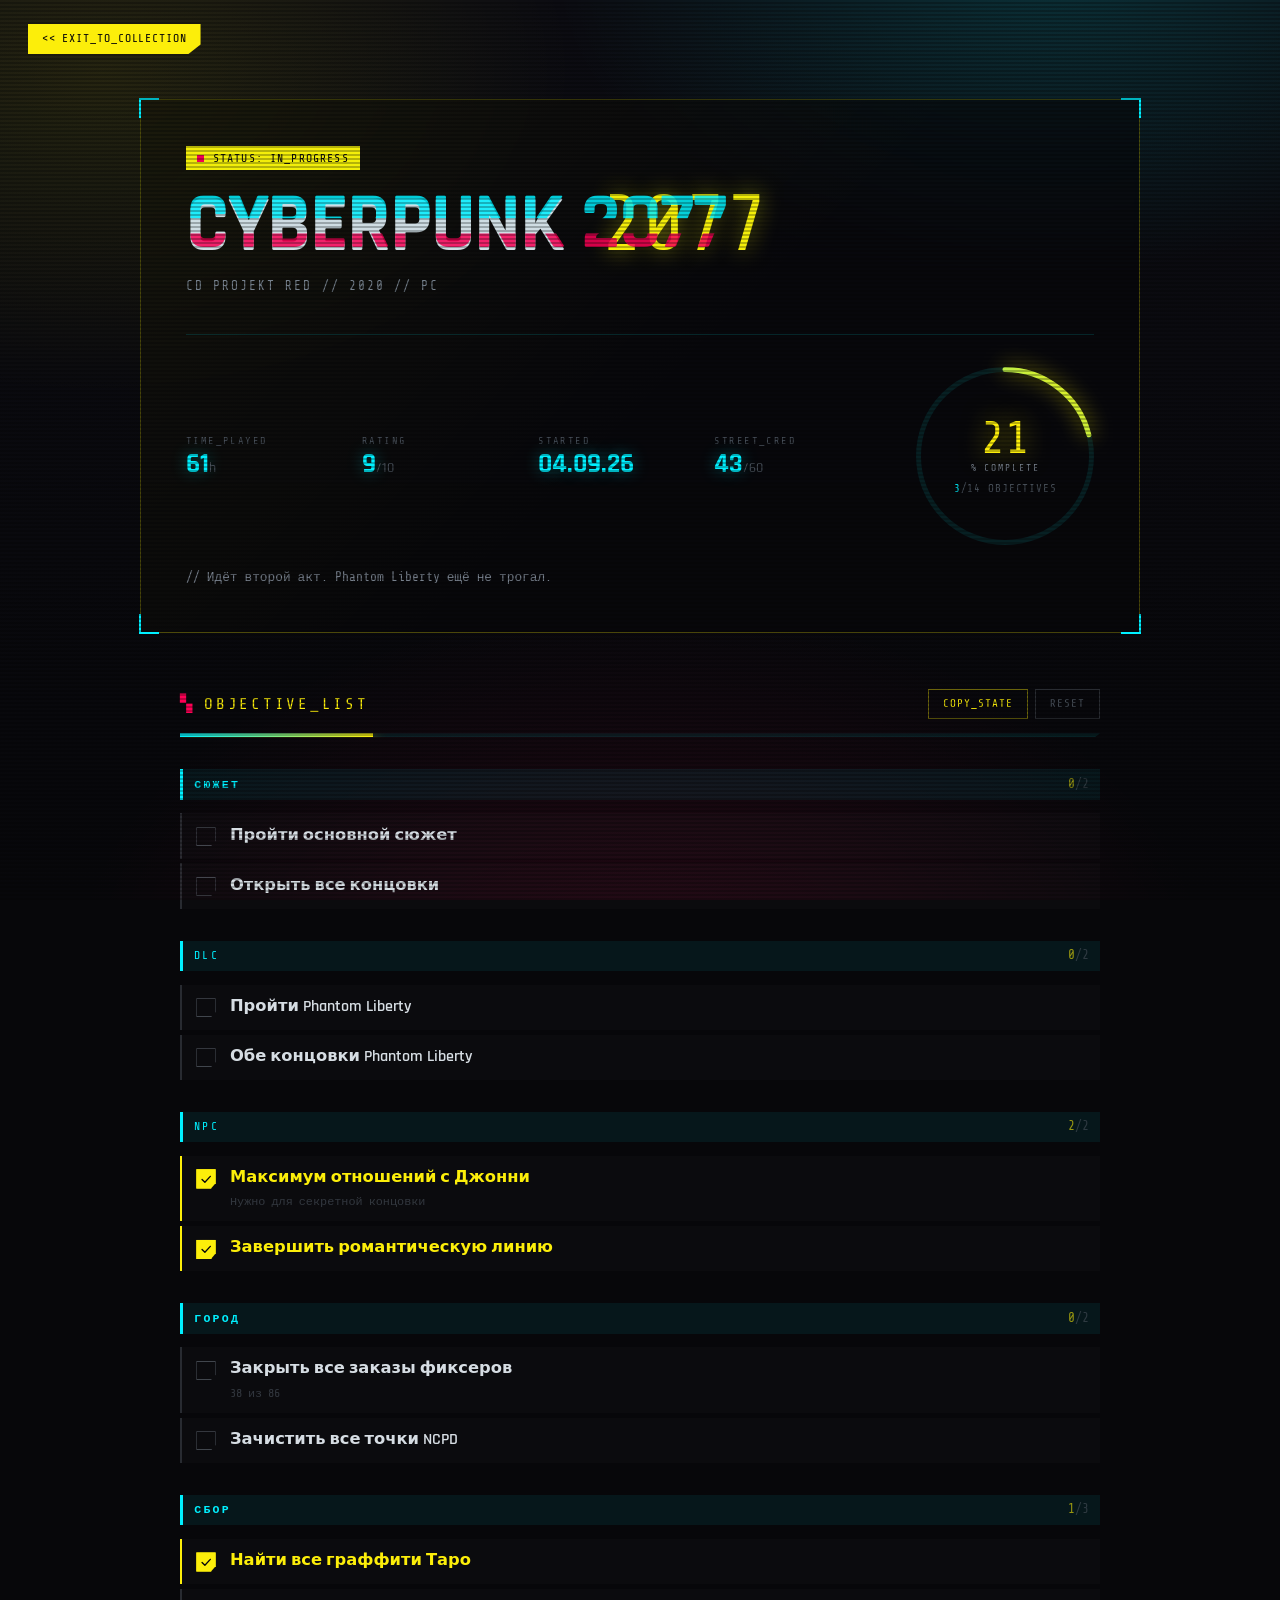
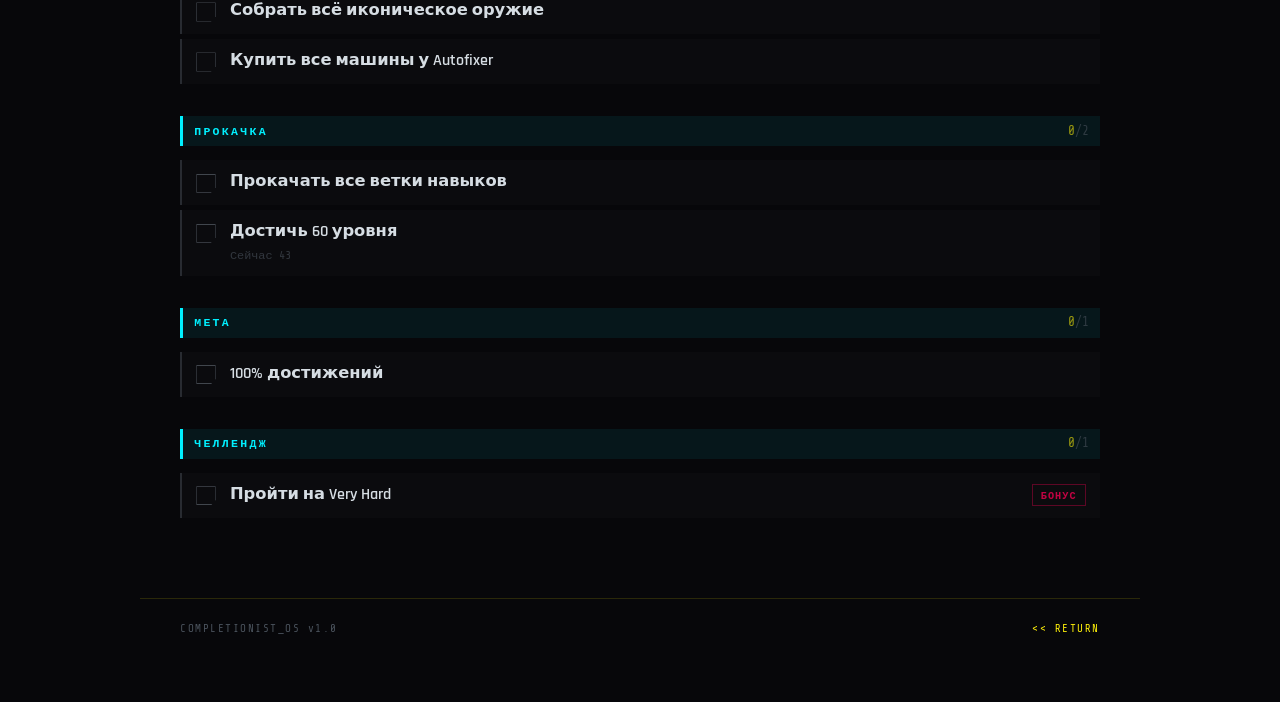
==== games/cyberpunk-2077/index.html @ 88c00837 "Первая версия сайта-комплишениста Статический сайт для трекинга прохождения игр: - главная со сводно" ====
<!doctype html>
<html lang="ru">
<head>
<meta charset="utf-8">
<meta name="viewport" content="width=device-width, initial-scale=1">
<title>Cyberpunk 2077 — Completionist</title>
<meta name="description" content="Цели комплишениста по Cyberpunk 2077: сюжет, Phantom Liberty, фиксеры и коллекционные предметы.">
<meta name="theme-color" content="#07070a">

<link rel="icon" href="../../assets/img/favicon.svg" type="image/svg+xml">
<link rel="preconnect" href="https://fonts.googleapis.com">
<link rel="preconnect" href="https://fonts.gstatic.com" crossorigin>
<link rel="stylesheet" href="https://fonts.googleapis.com/css2?family=Rajdhani:wght@500;600;700&family=Share+Tech+Mono&display=swap">
<link rel="stylesheet" href="../../assets/css/base.css">
<link rel="stylesheet" href="style.css">
</head>
<body data-game="cyberpunk-2077">

<canvas id="rain" aria-hidden="true"></canvas>
<div class="scanlines" aria-hidden="true"></div>
<div class="glow" aria-hidden="true"></div>

<svg width="0" height="0" aria-hidden="true" style="position:absolute">
  <defs>
    <linearGradient id="cpGrad" x1="0" y1="0" x2="1" y2="1">
      <stop offset="0%"   stop-color="#00f0ff"/>
      <stop offset="100%" stop-color="#fcee0a"/>
    </linearGradient>
  </defs>
</svg>

<a class="back" href="../../">
  <span aria-hidden="true">&lt;&lt;</span> EXIT_TO_COLLECTION
</a>

<!-- ========================= HUD-шапка ========================= -->
<header class="hud">
  <div class="hud__frame">
    <span class="hud__corner hud__corner--tl" aria-hidden="true"></span>
    <span class="hud__corner hud__corner--tr" aria-hidden="true"></span>
    <span class="hud__corner hud__corner--bl" aria-hidden="true"></span>
    <span class="hud__corner hud__corner--br" aria-hidden="true"></span>

    <p class="hud__tag">
      <span class="hud__dot" aria-hidden="true"></span>
      STATUS: IN_PROGRESS
    </p>

    <h1 class="glitch" data-text="CYBERPUNK 2077">
      <span>CYBERPUNK</span><b>2077</b>
    </h1>

    <p class="hud__sub">CD PROJEKT RED // 2020 // PC</p>

    <div class="hud__grid">
      <!-- Левая колонка: телеметрия -->
      <dl class="telemetry">
        <div><dt>TIME_PLAYED</dt><dd>61<span>h</span></dd></div>
        <div><dt>RATING</dt><dd>9<span>/10</span></dd></div>
        <div><dt>STARTED</dt><dd>04.09.26</dd></div>
        <div><dt>STREET_CRED</dt><dd>43<span>/60</span></dd></div>
      </dl>

      <!-- Правая колонка: кольцо -->
      <div class="meter">
        <div class="meter__ring" data-ring data-ring-size="178" data-ring-width="5"></div>
        <div class="meter__core">
          <span class="meter__pct" data-progress-pct>0</span>
          <span class="meter__unit">% COMPLETE</span>
          <span class="meter__sub">
            <b data-progress-done>0</b>/<span data-progress-total>0</span> OBJECTIVES
          </span>
        </div>
      </div>
    </div>

    <p class="hud__note">// Идёт второй акт. Phantom Liberty ещё не трогал.</p>
  </div>
</header>

<!-- ========================= Контракты ========================= -->
<main class="deck">
  <div class="deck__head">
    <h2 class="deck__title">
      <span aria-hidden="true">▚</span> OBJECTIVE_LIST
    </h2>

    <div class="deck__tools">
      <span class="local" data-local-badge hidden>
        <i aria-hidden="true"></i>UNSAVED_LOCAL
      </span>
      <button type="button" class="btn" data-export>COPY_STATE</button>
      <button type="button" class="btn btn--ghost" data-reset>RESET</button>
    </div>
  </div>

  <div class="deck__bar" aria-hidden="true">
    <div class="deck__fill" data-progress-bar></div>
  </div>

  <div class="deck__body" data-goals></div>
</main>

<footer class="foot">
  <span>COMPLETIONIST_OS v1.0</span>
  <a href="../../">&lt;&lt; RETURN</a>
</footer>

<script src="../../data/games.js"></script>
<script src="../../assets/js/core.js"></script>
<script src="../../assets/js/game.js"></script>
<script src="fx.js"></script>
</body>
</html>
---- assets/css/base.css ----
/*  ============================================================
 *  BASE — общий фундамент для хаба и всех страниц игр
 *  ============================================================
 *  Здесь только сброс и КАРКАС чеклиста целей: сетка, отступы,
 *  поведение. Никакой декорации — цвета, рамки, шрифты и эффекты
 *  задаёт каждая страница игры самостоятельно в своём style.css.
 *  ============================================================ */

*, *::before, *::after { box-sizing: border-box; }

html {
  -webkit-text-size-adjust: 100%;
  scroll-behavior: smooth;
}

body {
  margin: 0;
  min-height: 100vh;
  font-synthesis-weight: none;
  text-rendering: optimizeLegibility;
  -webkit-font-smoothing: antialiased;
}

h1, h2, h3, h4, p, ul, ol, figure { margin: 0; padding: 0; }
ul, ol { list-style: none; }
img, svg, video { display: block; max-width: 100%; }

a { color: inherit; }

/* Атрибут hidden должен побеждать любой display из классов. */
[hidden] { display: none !important; }

button {
  font: inherit;
  color: inherit;
  margin: 0;
  background: none;
  border: 0;
  cursor: pointer;
}

input, select { font: inherit; color: inherit; }

:focus-visible {
  outline: 2px solid currentColor;
  outline-offset: 3px;
}

/* Доступный, но невидимый текст — для заголовков секций. */
.sr-only {
  position: absolute;
  width: 1px; height: 1px;
  padding: 0; margin: -1px;
  overflow: hidden;
  clip-path: inset(50%);
  white-space: nowrap;
}

/*  ------------------------------------------------------------
 *  КАРКАС ЧЕКЛИСТА ЦЕЛЕЙ
 *  Разметку генерирует assets/js/game.js
 *  ------------------------------------------------------------ */

.g-group + .g-group { margin-top: 2rem; }

.g-group__head {
  display: flex;
  align-items: baseline;
  justify-content: space-between;
  gap: 1rem;
  margin-bottom: 0.85rem;
}

.g-group__name {
  font-size: 0.82rem;
  font-weight: 600;
  letter-spacing: 0.16em;
  text-transform: uppercase;
}

.g-group__count {
  font-variant-numeric: tabular-nums;
  font-size: 0.8rem;
  opacity: 0.6;
}

.g-list { display: grid; gap: 0.5rem; }

.g-goal__toggle {
  display: grid;
  grid-template-columns: auto 1fr auto;
  align-items: start;
  gap: 0.9rem;
  width: 100%;
  padding: 0.85rem 1rem;
  text-align: left;
}

.g-goal__box {
  display: grid;
  place-items: center;
  flex: none;
  width: 1.4rem;
  height: 1.4rem;
  margin-top: 0.1rem;
}

/* Галочка прячется, пока цель не закрыта. */
.g-goal__box svg {
  width: 72%;
  height: 72%;
  opacity: 0;
  transform: scale(0.4);
  transition: opacity 0.22s ease, transform 0.28s cubic-bezier(0.34, 1.7, 0.64, 1);
}

.g-goal.is-done .g-goal__box svg {
  opacity: 1;
  transform: scale(1);
}

.g-goal__body { display: grid; gap: 0.2rem; min-width: 0; }

.g-goal__title {
  display: block;
  line-height: 1.4;
}

.g-goal__note {
  display: block;
  font-size: 0.82rem;
  line-height: 1.45;
  opacity: 0.62;
}

.g-goal__flag {
  flex: none;
  align-self: center;
  padding: 0.15rem 0.5rem;
  font-size: 0.64rem;
  font-weight: 600;
  letter-spacing: 0.1em;
  text-transform: uppercase;
  white-space: nowrap;
  opacity: 0.75;
}

/*  ------------------------------------------------------------
 *  КОЛЬЦО ПРОГРЕССА
 *  SVG генерирует assets/js/game.js
 *  ------------------------------------------------------------ */

.ring { overflow: visible; }

.ring__track { stroke: rgba(255, 255, 255, 0.08); }

.ring__value {
  stroke: var(--accent, #fff);
  transition: stroke-dashoffset 0.9s cubic-bezier(0.22, 1, 0.36, 1);
}

/*  ------------------------------------------------------------
 *  УВАЖАЕМ НАСТРОЙКУ «УМЕНЬШИТЬ АНИМАЦИЮ»
 *  ------------------------------------------------------------ */

@media (prefers-reduced-motion: reduce) {
  html { scroll-behavior: auto; }

  *, *::before, *::after {
    animation-duration: 0.001ms !important;
    animation-iteration-count: 1 !important;
    transition-duration: 0.001ms !important;
  }
}

/*  ------------------------------------------------------------
 *  ПЕЧАТЬ — иногда удобно распечатать чеклист
 *  ------------------------------------------------------------ */

@media print {
  body { background: #fff !important; color: #000 !important; }
  canvas, .fx, [data-fx] { display: none !important; }
}
---- games/cyberpunk-2077/style.css ----
/*  ============================================================
 *  CYBERPUNK 2077 — неон, глитч, сканлайны, терминал
 *  ============================================================ */

:root {
  --yellow: #fcee0a;
  --cyan:   #00f0ff;
  --magenta:#ff0055;
  --bg:     #07070a;
  --bg-2:   #0c0c12;
  --panel:  rgba(252, 238, 10, 0.035);
  --text:   #d6dde3;
  --muted:  #78818d;
  --faint:  #4a525c;
}

body {
  background: var(--bg);
  color: var(--text);
  font-family: 'Rajdhani', system-ui, sans-serif;
  font-size: 17px;
  line-height: 1.5;
  overflow-x: hidden;
}

/*  ---------- Атмосфера ------------------------------------- */

#rain {
  position: fixed;
  inset: 0;
  z-index: 0;
  opacity: 0.5;
  pointer-events: none;
}

.glow {
  position: fixed;
  inset: 0;
  z-index: 0;
  pointer-events: none;
  background:
    radial-gradient(800px 500px at 82% -4%, rgba(0, 240, 255, 0.16), transparent 62%),
    radial-gradient(760px 520px at 8% 8%,  rgba(252, 238, 10, 0.11), transparent 62%),
    radial-gradient(900px 600px at 50% 110%, rgba(255, 0, 85, 0.12), transparent 64%),
    linear-gradient(180deg, var(--bg-2), var(--bg));
}

/* Горизонтальные сканлайны + медленный сдвиг развёртки. */
.scanlines {
  position: fixed;
  inset: 0;
  z-index: 60;
  pointer-events: none;
  background: repeating-linear-gradient(
    180deg,
    rgba(0, 0, 0, 0) 0 2px,
    rgba(0, 0, 0, 0.26) 2px 4px
  );
  mix-blend-mode: multiply;
}

.scanlines::after {
  content: '';
  position: absolute;
  inset: 0;
  background: linear-gradient(180deg,
    transparent 0%, rgba(0, 240, 255, 0.045) 50%, transparent 100%);
  height: 40%;
  animation: sweep 7s linear infinite;
}

@keyframes sweep {
  from { transform: translateY(-110%); }
  to   { transform: translateY(360%); }
}

/*  ---------- Навигация ------------------------------------- */

.back {
  position: fixed;
  left: clamp(12px, 3vw, 28px);
  top: clamp(12px, 3vw, 24px);
  z-index: 70;
  padding: 0.4rem 0.85rem;
  font-family: 'Share Tech Mono', monospace;
  font-size: 0.72rem;
  letter-spacing: 0.08em;
  text-decoration: none;
  color: var(--bg);
  background: var(--yellow);
  clip-path: polygon(0 0, 100% 0, 100% 68%, 93% 100%, 0 100%);
  transition: background 0.2s, color 0.2s, box-shadow 0.2s;
}

.back:hover {
  background: var(--cyan);
  box-shadow: 0 0 24px rgba(0, 240, 255, 0.7);
}

/*  ---------- HUD-шапка ------------------------------------- */

.hud {
  position: relative;
  z-index: 3;
  padding: clamp(4.5rem, 11vh, 7rem) clamp(16px, 5vw, 40px) clamp(2rem, 5vw, 3.5rem);
}

.hud__frame {
  position: relative;
  max-width: 1000px;
  margin: 0 auto;
  padding: clamp(1.6rem, 4vw, 2.8rem);
  background:
    linear-gradient(135deg, rgba(252, 238, 10, 0.045), transparent 55%),
    rgba(7, 7, 10, 0.62);
  border: 1px solid rgba(252, 238, 10, 0.26);
  backdrop-filter: blur(3px);
}

/* Угловые скобки HUD. */
.hud__corner {
  position: absolute;
  width: 20px;
  height: 20px;
  border: 2px solid var(--cyan);
}

.hud__corner--tl { left: -2px;  top: -2px;    border-width: 2px 0 0 2px; }
.hud__corner--tr { right: -2px; top: -2px;    border-width: 2px 2px 0 0; }
.hud__corner--bl { left: -2px;  bottom: -2px; border-width: 0 0 2px 2px; }
.hud__corner--br { right: -2px; bottom: -2px; border-width: 0 2px 2px 0; }

.hud__tag {
  display: inline-flex;
  align-items: center;
  gap: 0.55rem;
  margin-bottom: 1rem;
  padding: 0.22rem 0.7rem;
  font-family: 'Share Tech Mono', monospace;
  font-size: 0.72rem;
  letter-spacing: 0.1em;
  color: var(--bg);
  background: var(--yellow);
}

.hud__dot {
  width: 7px;
  height: 7px;
  background: var(--magenta);
  animation: blink 1.3s steps(2) infinite;
}

@keyframes blink { 50% { opacity: 0.15; } }

/* --- Глитч-заголовок --- */

.glitch {
  position: relative;
  display: flex;
  flex-wrap: wrap;
  align-items: baseline;
  gap: 0 0.45em;
  font-size: clamp(2.2rem, 8vw, 5rem);
  font-weight: 700;
  line-height: 0.95;
  letter-spacing: -0.015em;
  color: var(--text);
}

.glitch b {
  font-family: 'Share Tech Mono', monospace;
  font-weight: 400;
  color: var(--yellow);
  text-shadow: 0 0 22px rgba(252, 238, 10, 0.55);
}

/* Два смещённых цветных дубля — классическое RGB-расщепление. */
.glitch::before,
.glitch::after {
  content: attr(data-text);
  position: absolute;
  left: 0;
  top: 0;
  width: 100%;
  pointer-events: none;
  opacity: 0.85;
}

.glitch::before {
  color: var(--cyan);
  animation: glitchA 3.6s steps(2, end) infinite;
  clip-path: inset(0 0 58% 0);
}

.glitch::after {
  color: var(--magenta);
  animation: glitchB 4.3s steps(2, end) infinite;
  clip-path: inset(62% 0 0 0);
}

@keyframes glitchA {
  0%, 92%, 100% { transform: none; opacity: 0; }
  93% { transform: translate(-3px, -2px); opacity: 0.8; }
  96% { transform: translate(2px, 1px);   opacity: 0.6; }
}

@keyframes glitchB {
  0%, 90%, 100% { transform: none; opacity: 0; }
  91% { transform: translate(3px, 2px);  opacity: 0.75; }
  95% { transform: translate(-2px, -1px); opacity: 0.5; }
}

.hud__sub {
  margin-top: 0.7rem;
  font-family: 'Share Tech Mono', monospace;
  font-size: 0.8rem;
  letter-spacing: 0.16em;
  color: var(--muted);
}

/* --- Сетка телеметрии --- */

.hud__grid {
  display: grid;
  grid-template-columns: 1fr auto;
  align-items: center;
  gap: clamp(1.5rem, 4vw, 3rem);
  margin-top: clamp(1.6rem, 4vw, 2.4rem);
  padding-top: clamp(1.4rem, 3vw, 2rem);
  border-top: 1px solid rgba(0, 240, 255, 0.18);
}

.telemetry {
  display: grid;
  grid-template-columns: repeat(auto-fit, minmax(118px, 1fr));
  gap: 1.1rem 1.4rem;
}

.telemetry dt {
  font-family: 'Share Tech Mono', monospace;
  font-size: 0.64rem;
  letter-spacing: 0.14em;
  color: var(--faint);
}

.telemetry dd {
  margin: 0.1rem 0 0;
  font-size: 1.7rem;
  font-weight: 700;
  line-height: 1.1;
  color: var(--cyan);
  font-variant-numeric: tabular-nums;
  text-shadow: 0 0 16px rgba(0, 240, 255, 0.4);
}

.telemetry dd span {
  font-size: 0.5em;
  font-weight: 500;
  color: var(--faint);
  text-shadow: none;
}

/* --- Кольцо --- */

.meter {
  position: relative;
  display: grid;
  place-items: center;
  flex: none;
}

.meter__ring .ring__track { stroke: rgba(0, 240, 255, 0.1); }

.meter__ring .ring__value {
  stroke: url(#cpGrad);
  filter: drop-shadow(0 0 10px rgba(252, 238, 10, 0.7));
}

.meter__core {
  position: absolute;
  display: grid;
  justify-items: center;
  text-align: center;
}

.meter__pct {
  font-family: 'Share Tech Mono', monospace;
  font-size: 2.9rem;
  line-height: 1;
  color: var(--yellow);
  font-variant-numeric: tabular-nums;
  text-shadow: 0 0 26px rgba(252, 238, 10, 0.6);
}

.meter__unit {
  font-family: 'Share Tech Mono', monospace;
  font-size: 0.6rem;
  letter-spacing: 0.2em;
  color: var(--muted);
}

.meter__sub {
  margin-top: 0.35rem;
  font-family: 'Share Tech Mono', monospace;
  font-size: 0.68rem;
  letter-spacing: 0.08em;
  color: var(--faint);
}

.meter__sub b { color: var(--cyan); }

.hud__note {
  margin-top: 1.4rem;
  font-family: 'Share Tech Mono', monospace;
  font-size: 0.8rem;
  color: var(--muted);
}

/*  ---------- Список целей ---------------------------------- */

.deck {
  position: relative;
  z-index: 3;
  max-width: 1000px;
  margin: 0 auto clamp(3rem, 8vw, 5rem);
  padding: 0 clamp(16px, 5vw, 40px);
}

.deck__head {
  display: flex;
  flex-wrap: wrap;
  align-items: center;
  justify-content: space-between;
  gap: 1rem;
  margin-bottom: 0.9rem;
}

.deck__title {
  display: flex;
  align-items: center;
  gap: 0.6rem;
  font-family: 'Share Tech Mono', monospace;
  font-size: 1rem;
  letter-spacing: 0.17em;
  color: var(--yellow);
}

.deck__title span { color: var(--magenta); }

.deck__tools {
  display: flex;
  flex-wrap: wrap;
  align-items: center;
  gap: 0.45rem;
}

.local {
  display: inline-flex;
  align-items: center;
  gap: 0.4rem;
  font-family: 'Share Tech Mono', monospace;
  font-size: 0.68rem;
  letter-spacing: 0.08em;
  color: var(--magenta);
}

.local i {
  width: 6px;
  height: 6px;
  background: var(--magenta);
  animation: blink 1s steps(2) infinite;
}

.btn {
  padding: 0.38rem 0.85rem;
  font-family: 'Share Tech Mono', monospace;
  font-size: 0.68rem;
  letter-spacing: 0.1em;
  color: var(--yellow);
  background: transparent;
  border: 1px solid rgba(252, 238, 10, 0.4);
  transition: background 0.2s, color 0.2s, box-shadow 0.2s;
}

.btn:hover {
  color: var(--bg);
  background: var(--yellow);
  box-shadow: 0 0 20px rgba(252, 238, 10, 0.5);
}

.btn.is-ok {
  color: var(--bg);
  background: var(--cyan);
  border-color: var(--cyan);
}

.btn--ghost { color: var(--faint); border-color: rgba(120, 129, 141, 0.3); }

.btn--ghost:hover {
  color: var(--bg);
  background: var(--muted);
  box-shadow: none;
}

.deck__bar {
  position: relative;
  height: 4px;
  margin-bottom: 2rem;
  background: rgba(0, 240, 255, 0.1);
  clip-path: polygon(0 0, 100% 0, 99.4% 100%, 0 100%);
}

.deck__fill {
  height: 100%;
  width: 0;
  background: linear-gradient(90deg, var(--cyan), var(--yellow));
  box-shadow: 0 0 14px rgba(252, 238, 10, 0.75);
  transition: width 1s cubic-bezier(0.22, 1, 0.36, 1);
}

/*  ---------- Оформление целей ------------------------------ */

.g-group { position: relative; }

.g-group__head {
  padding: 0.35rem 0.7rem;
  background: rgba(0, 240, 255, 0.07);
  border-left: 3px solid var(--cyan);
}

.g-group__name {
  font-family: 'Share Tech Mono', monospace;
  font-size: 0.72rem;
  letter-spacing: 0.2em;
  color: var(--cyan);
}

.g-group__count {
  font-family: 'Share Tech Mono', monospace;
  color: var(--faint);
}

.g-group__count b { color: var(--yellow); }

.g-list { gap: 0.3rem; }

.g-goal__toggle {
  position: relative;
  padding: 0.7rem 0.9rem;
  background: rgba(255, 255, 255, 0.018);
  border-left: 2px solid rgba(120, 129, 141, 0.28);
  transition: background 0.2s, border-color 0.2s, transform 0.2s;
}

.g-goal__toggle:hover {
  background: rgba(0, 240, 255, 0.055);
  border-left-color: var(--cyan);
  transform: translateX(4px);
}

/* Квадратный «сокет» вместо чекбокса. */
.g-goal__box {
  width: 1.2rem;
  height: 1.2rem;
  margin-top: 0.15rem;
  color: var(--bg);
  border: 1px solid rgba(120, 129, 141, 0.5);
  clip-path: polygon(0 0, 100% 0, 100% 72%, 76% 100%, 0 100%);
  transition: background 0.25s, border-color 0.25s, box-shadow 0.25s;
}

.g-goal.is-done .g-goal__box {
  background: var(--yellow);
  border-color: var(--yellow);
  box-shadow: 0 0 16px rgba(252, 238, 10, 0.75);
}

.g-goal.is-done .g-goal__toggle { border-left-color: var(--yellow); }

.g-goal__title {
  font-size: 1.02rem;
  font-weight: 600;
  transition: color 0.25s;
}

.g-goal.is-done .g-goal__title { color: var(--yellow); }

.g-goal__note {
  font-family: 'Share Tech Mono', monospace;
  font-size: 0.74rem;
  color: var(--faint);
}

.g-goal__flag {
  font-family: 'Share Tech Mono', monospace;
  color: var(--magenta);
  border: 1px solid rgba(255, 0, 85, 0.45);
}

/* Глитч-вспышка при закрытии цели (ставится из fx.js). */
.g-goal.just-done .g-goal__toggle {
  animation: glitchHit 0.42s steps(3) 1;
}

@keyframes glitchHit {
  0%   { transform: translateX(4px);  filter: none; }
  33%  { transform: translateX(-7px); filter: hue-rotate(80deg) saturate(2.5); }
  66%  { transform: translateX(6px);  filter: invert(0.18); }
  100% { transform: translateX(4px);  filter: none; }
}

/*  ---------- Подвал --------------------------------------- */

.foot {
  position: relative;
  z-index: 3;
  display: flex;
  flex-wrap: wrap;
  align-items: center;
  justify-content: space-between;
  gap: 0.8rem;
  max-width: 1000px;
  margin: 0 auto;
  padding: 1.4rem clamp(16px, 5vw, 40px) clamp(2.5rem, 6vw, 4rem);
  font-family: 'Share Tech Mono', monospace;
  font-size: 0.68rem;
  letter-spacing: 0.14em;
  color: var(--faint);
  border-top: 1px solid rgba(252, 238, 10, 0.14);
}

.foot a { color: var(--yellow); text-decoration: none; }
.foot a:hover { color: var(--cyan); }

/*  ---------- Адаптив ------------------------------------- */

@media (max-width: 820px) {
  .hud__grid { grid-template-columns: 1fr; justify-items: start; }
  .meter { justify-self: center; }
}

@media (max-width: 560px) {
  .glitch { font-size: clamp(1.9rem, 11vw, 3rem); }
  .hud__corner { display: none; }
}
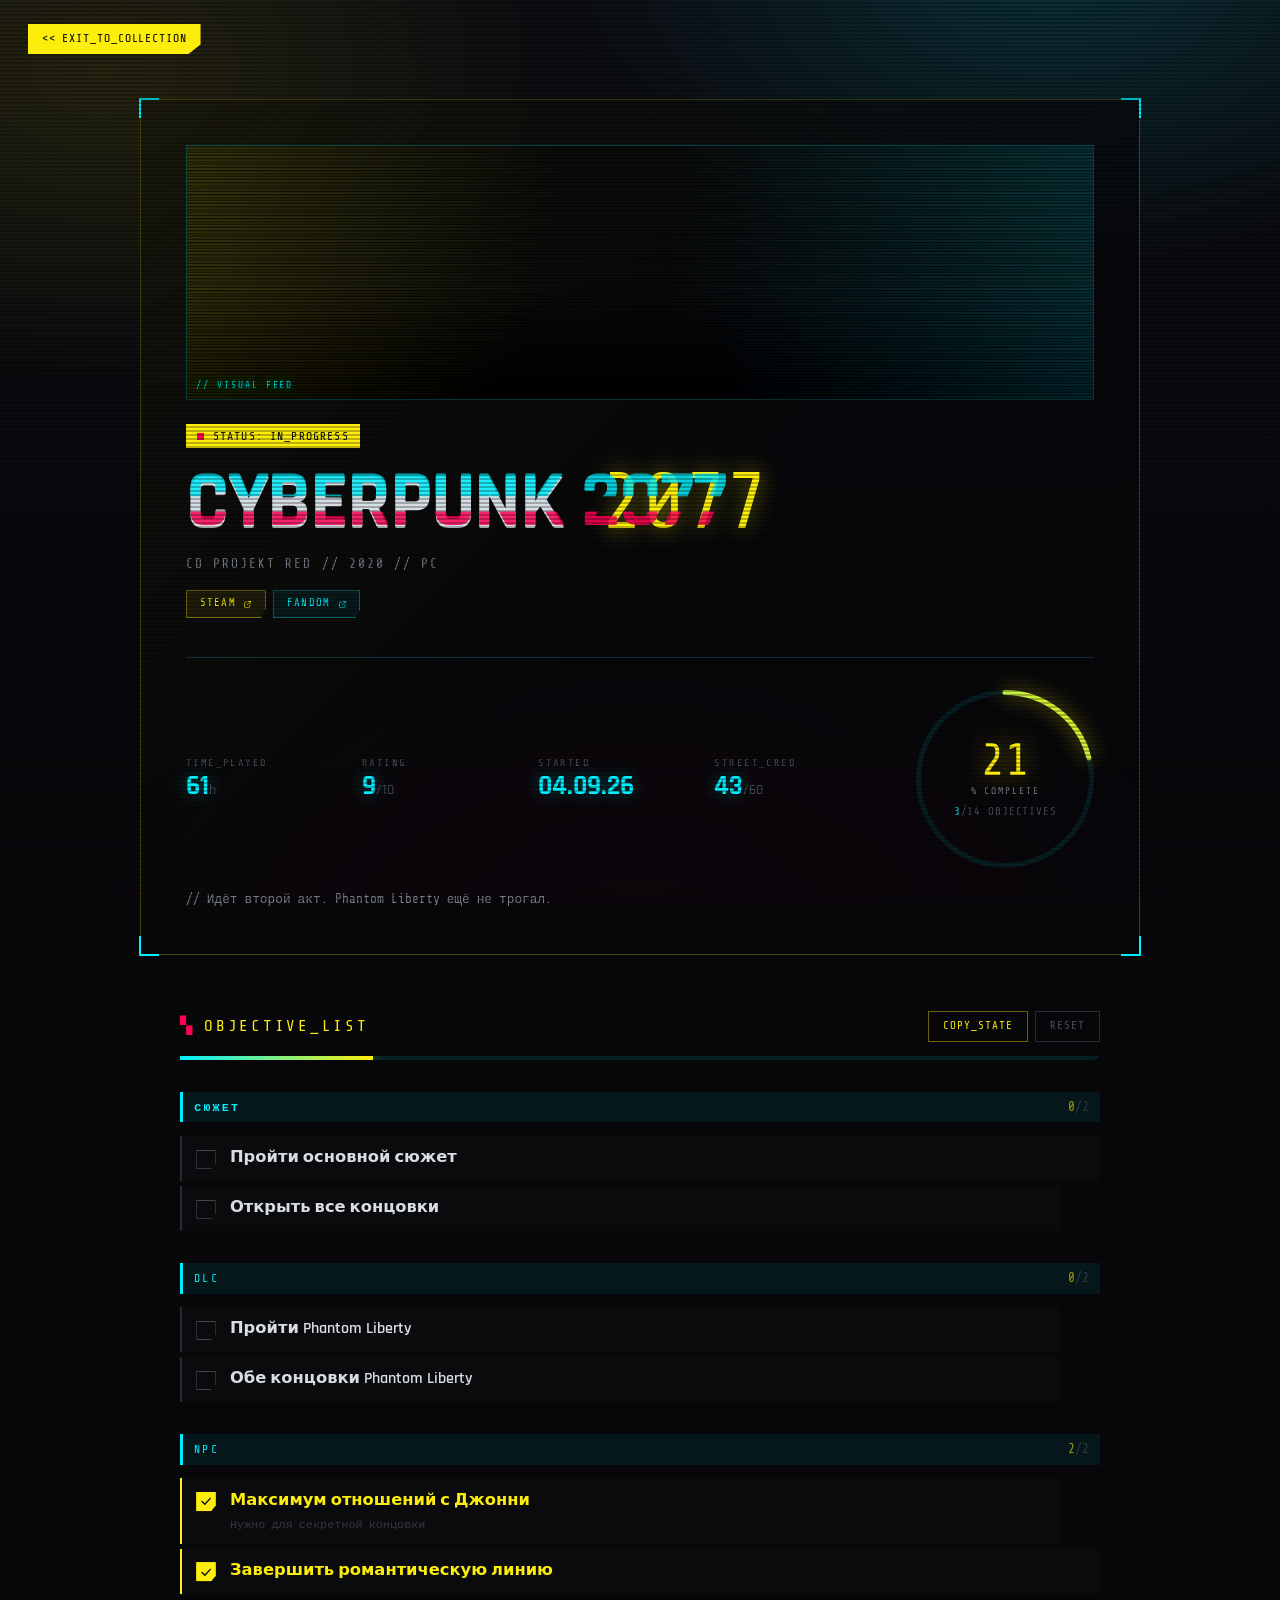
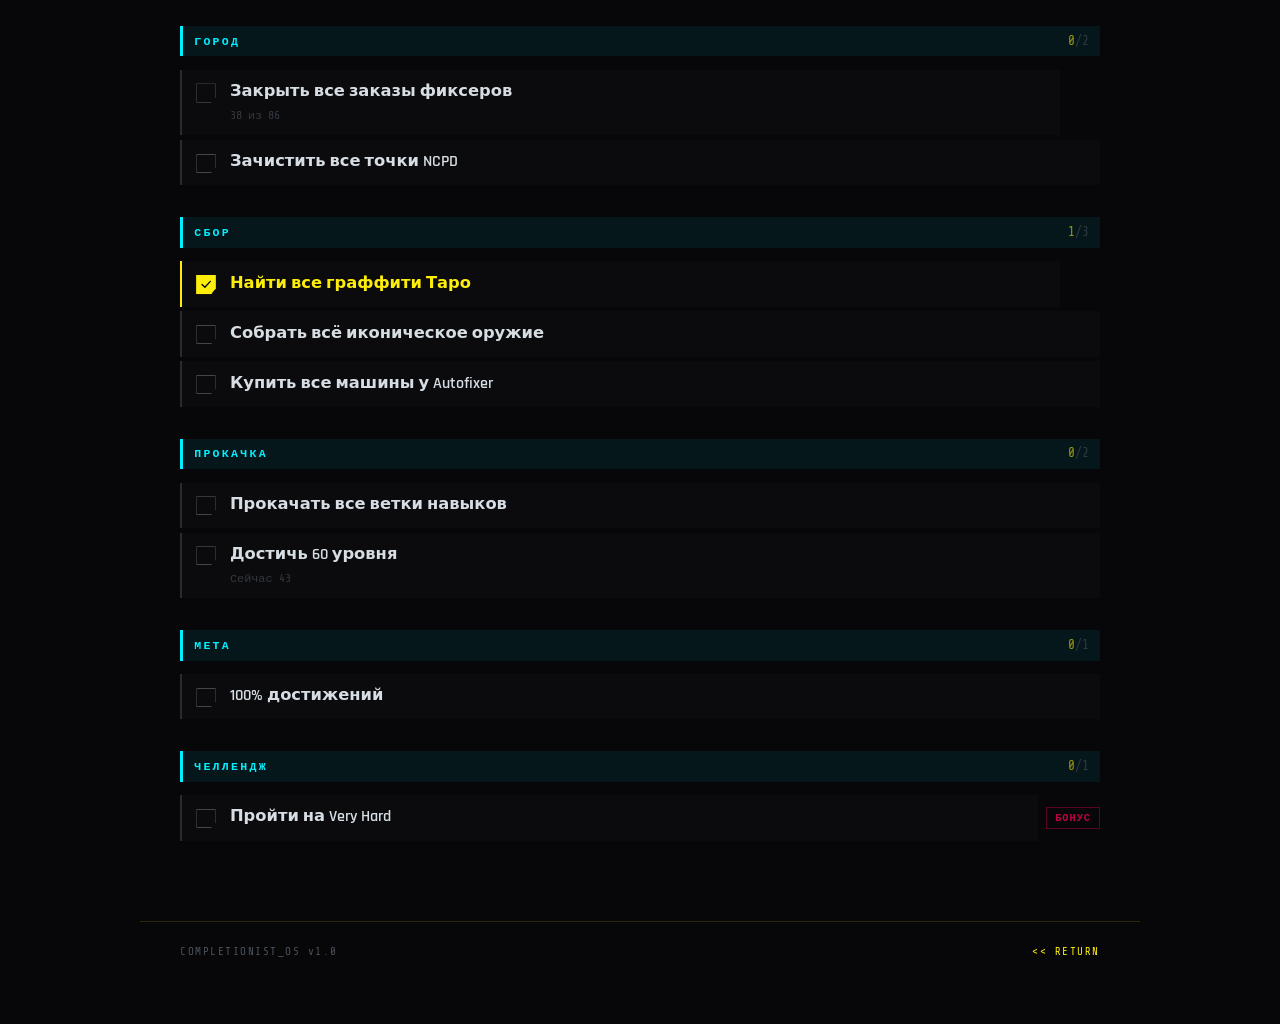
==== commit 5eae5839: "Арты, ссылки и пятая игра без Steam Картинки: - три независимых источника — Steam App ID, свои ссылк" ====
--- a/games/cyberpunk-2077/index.html
+++ b/games/cyberpunk-2077/index.html
@@ -41,16 +41,24 @@
     <span class="hud__corner hud__corner--bl" aria-hidden="true"></span>
     <span class="hud__corner hud__corner--br" aria-hidden="true"></span>
 
+    <!-- Кадр из игры как картинка на мониторе -->
+    <div class="hud__feed" aria-hidden="true">
+      <span class="hud__feed-label">// VISUAL FEED</span>
+    </div>
+
     <p class="hud__tag">
       <span class="hud__dot" aria-hidden="true"></span>
       STATUS: IN_PROGRESS
     </p>
 
+    <div class="hud__logo" data-logo></div>
     <h1 class="glitch" data-text="CYBERPUNK 2077">
       <span>CYBERPUNK</span><b>2077</b>
     </h1>
 
     <p class="hud__sub">CD PROJEKT RED // 2020 // PC</p>
+
+    <nav class="hud__links" data-links aria-label="Ссылки по игре"></nav>
 
     <div class="hud__grid">
       <!-- Левая колонка: телеметрия -->
--- a/assets/css/base.css
+++ b/assets/css/base.css
@@ -86,14 +86,55 @@
 
 .g-list { display: grid; gap: 0.5rem; }
 
+/* Цель — это строка: кнопка-переключатель, метка «бонус» и ссылка.
+   Ссылка лежит СНАРУЖИ кнопки: <a> внутри <button> невалиден. */
+.g-goal {
+  display: flex;
+  align-items: stretch;
+  gap: 0.2rem;
+}
+
 .g-goal__toggle {
   display: grid;
-  grid-template-columns: auto 1fr auto;
+  grid-template-columns: auto 1fr;
   align-items: start;
   gap: 0.9rem;
-  width: 100%;
+  flex: 1 1 auto;
+  min-width: 0;
   padding: 0.85rem 1rem;
   text-align: left;
+}
+
+/* Ссылка на вики/гайд по этой цели. */
+.g-goal__link {
+  display: grid;
+  place-items: center;
+  flex: none;
+  width: 2.3rem;
+  text-decoration: none;
+  opacity: 0;
+  transition: opacity 0.25s ease, color 0.25s ease, transform 0.25s ease;
+}
+
+.g-goal__link svg {
+  width: 1rem;
+  height: 1rem;
+}
+
+/* Иконка проявляется при наведении на строку — и всегда
+   видна при навигации с клавиатуры. */
+.g-goal:hover .g-goal__link,
+.g-goal__link:focus-visible {
+  opacity: 0.75;
+}
+
+.g-goal__link:hover {
+  opacity: 1;
+  transform: translateY(-1px);
+}
+
+@media (hover: none) {
+  .g-goal__link { opacity: 0.6; }
 }
 
 .g-goal__box {
@@ -136,6 +177,7 @@
 .g-goal__flag {
   flex: none;
   align-self: center;
+  margin-left: 0.3rem;
   padding: 0.15rem 0.5rem;
   font-size: 0.64rem;
   font-weight: 600;
@@ -146,6 +188,38 @@
 }
 
 /*  ------------------------------------------------------------
+ *  ССЫЛКИ ИГРЫ и ЛОГОТИП
+ *  Разметку генерирует assets/js/game.js. Здесь только каркас —
+ *  вид задаёт каждая страница игры.
+ *  ------------------------------------------------------------ */
+
+[data-links] {
+  display: flex;
+  flex-wrap: wrap;
+  gap: 0.45rem;
+}
+
+.g-link {
+  display: inline-flex;
+  align-items: center;
+  gap: 0.45rem;
+  text-decoration: none;
+  white-space: nowrap;
+}
+
+.g-link svg {
+  flex: none;
+  width: 0.85em;
+  height: 0.85em;
+}
+
+/* Официальный логотип игры — вставляется, только если загрузился. */
+.game-logo {
+  max-width: 100%;
+  height: auto;
+}
+
+/*  ------------------------------------------------------------
  *  КОЛЬЦО ПРОГРЕССА
  *  SVG генерирует assets/js/game.js
  *  ------------------------------------------------------------ */
--- a/games/cyberpunk-2077/style.css
+++ b/games/cyberpunk-2077/style.css
@@ -117,6 +117,126 @@
   backdrop-filter: blur(3px);
 }
 
+/*  ---------- Кадр из игры как «видеопоток» ----------------
+ *  Арт приходит как --art-hero. Прогоняем его через
+ *  хроматический сдвиг и сканлайны, чтобы он выглядел
+ *  картинкой с монитора, а не вставленной иллюстрацией.
+ * --------------------------------------------------------- */
+
+.hud__feed {
+  position: relative;
+  margin-bottom: 1.4rem;
+  aspect-ratio: 32 / 9;
+  overflow: hidden;
+  background-image: var(--art-hero, none);
+  background-size: cover;
+  background-position: center 32%;
+  border: 1px solid rgba(0, 240, 255, 0.3);
+  filter: contrast(1.15) saturate(1.25) brightness(0.8);
+  opacity: 0;
+  animation: feedIn 1.3s steps(5) 0.2s forwards;
+}
+
+@keyframes feedIn {
+  from { opacity: 0; transform: translateX(-6px); }
+  to   { opacity: 1; transform: none; }
+}
+
+/* Жёлто-бирюзовая засветка поверх кадра. */
+.hud__feed::before {
+  content: '';
+  position: absolute;
+  inset: 0;
+  background:
+    linear-gradient(90deg, rgba(252, 238, 10, 0.16), transparent 42%),
+    linear-gradient(270deg, rgba(0, 240, 255, 0.2), transparent 48%),
+    linear-gradient(180deg, transparent 55%, rgba(7, 7, 10, 0.92));
+}
+
+/* Собственные сканлайны «монитора». */
+.hud__feed::after {
+  content: '';
+  position: absolute;
+  inset: 0;
+  background: repeating-linear-gradient(
+    180deg, rgba(0, 0, 0, 0.34) 0 1px, transparent 1px 3px);
+}
+
+.hud__feed-label {
+  position: absolute;
+  left: 0.6rem;
+  bottom: 0.45rem;
+  z-index: 2;
+  font-family: 'Share Tech Mono', monospace;
+  font-size: 0.6rem;
+  letter-spacing: 0.2em;
+  color: var(--cyan);
+  text-shadow: 0 0 10px rgba(0, 240, 255, 0.9);
+}
+
+/* Нет арта — прячем «монитор», а не показываем пустую рамку. */
+.hud__feed { display: none; }
+body.has-art .hud__feed { display: block; }
+
+/*  ---------- Логотип --------------------------------------- */
+
+.hud__logo { display: none; }
+
+body.has-logo .hud__logo {
+  display: block;
+  max-width: min(520px, 76vw);
+  margin-bottom: 0.3rem;
+  animation: feedIn 1s steps(4) 0.35s backwards;
+}
+
+body.has-logo .hud__logo .game-logo {
+  filter: drop-shadow(0 0 26px rgba(252, 238, 10, 0.45));
+}
+
+body.has-logo .glitch {
+  position: absolute;
+  width: 1px;
+  height: 1px;
+  overflow: hidden;
+  clip-path: inset(50%);
+  white-space: nowrap;
+}
+
+/*  ---------- Ссылки по игре -------------------------------- */
+
+.hud__links { margin-top: 1rem; }
+
+.g-link {
+  padding: 0.34rem 0.8rem;
+  font-family: 'Share Tech Mono', monospace;
+  font-size: 0.66rem;
+  letter-spacing: 0.12em;
+  text-transform: uppercase;
+  color: var(--cyan);
+  background: rgba(0, 240, 255, 0.07);
+  border: 1px solid rgba(0, 240, 255, 0.35);
+  clip-path: polygon(0 0, 100% 0, 100% 66%, 94% 100%, 0 100%);
+  transition: color 0.2s, background 0.2s, box-shadow 0.2s;
+}
+
+.g-link:hover {
+  color: var(--bg);
+  background: var(--cyan);
+  box-shadow: 0 0 22px rgba(0, 240, 255, 0.65);
+}
+
+.g-link[data-kind='store'] {
+  color: var(--yellow);
+  background: rgba(252, 238, 10, 0.08);
+  border-color: rgba(252, 238, 10, 0.4);
+}
+
+.g-link[data-kind='store']:hover {
+  color: var(--bg);
+  background: var(--yellow);
+  box-shadow: 0 0 22px rgba(252, 238, 10, 0.6);
+}
+
 /* Угловые скобки HUD. */
 .hud__corner {
   position: absolute;
@@ -497,6 +617,19 @@
   border: 1px solid rgba(255, 0, 85, 0.45);
 }
 
+/* Ссылка на вики у цели — как кнопка доступа к базе данных. */
+.g-goal__link {
+  color: var(--faint);
+  background: rgba(0, 240, 255, 0.04);
+}
+
+.g-goal:hover .g-goal__link { color: var(--cyan); }
+
+.g-goal__link:hover {
+  color: var(--bg);
+  background: var(--cyan);
+}
+
 /* Глитч-вспышка при закрытии цели (ставится из fx.js). */
 .g-goal.just-done .g-goal__toggle {
   animation: glitchHit 0.42s steps(3) 1;
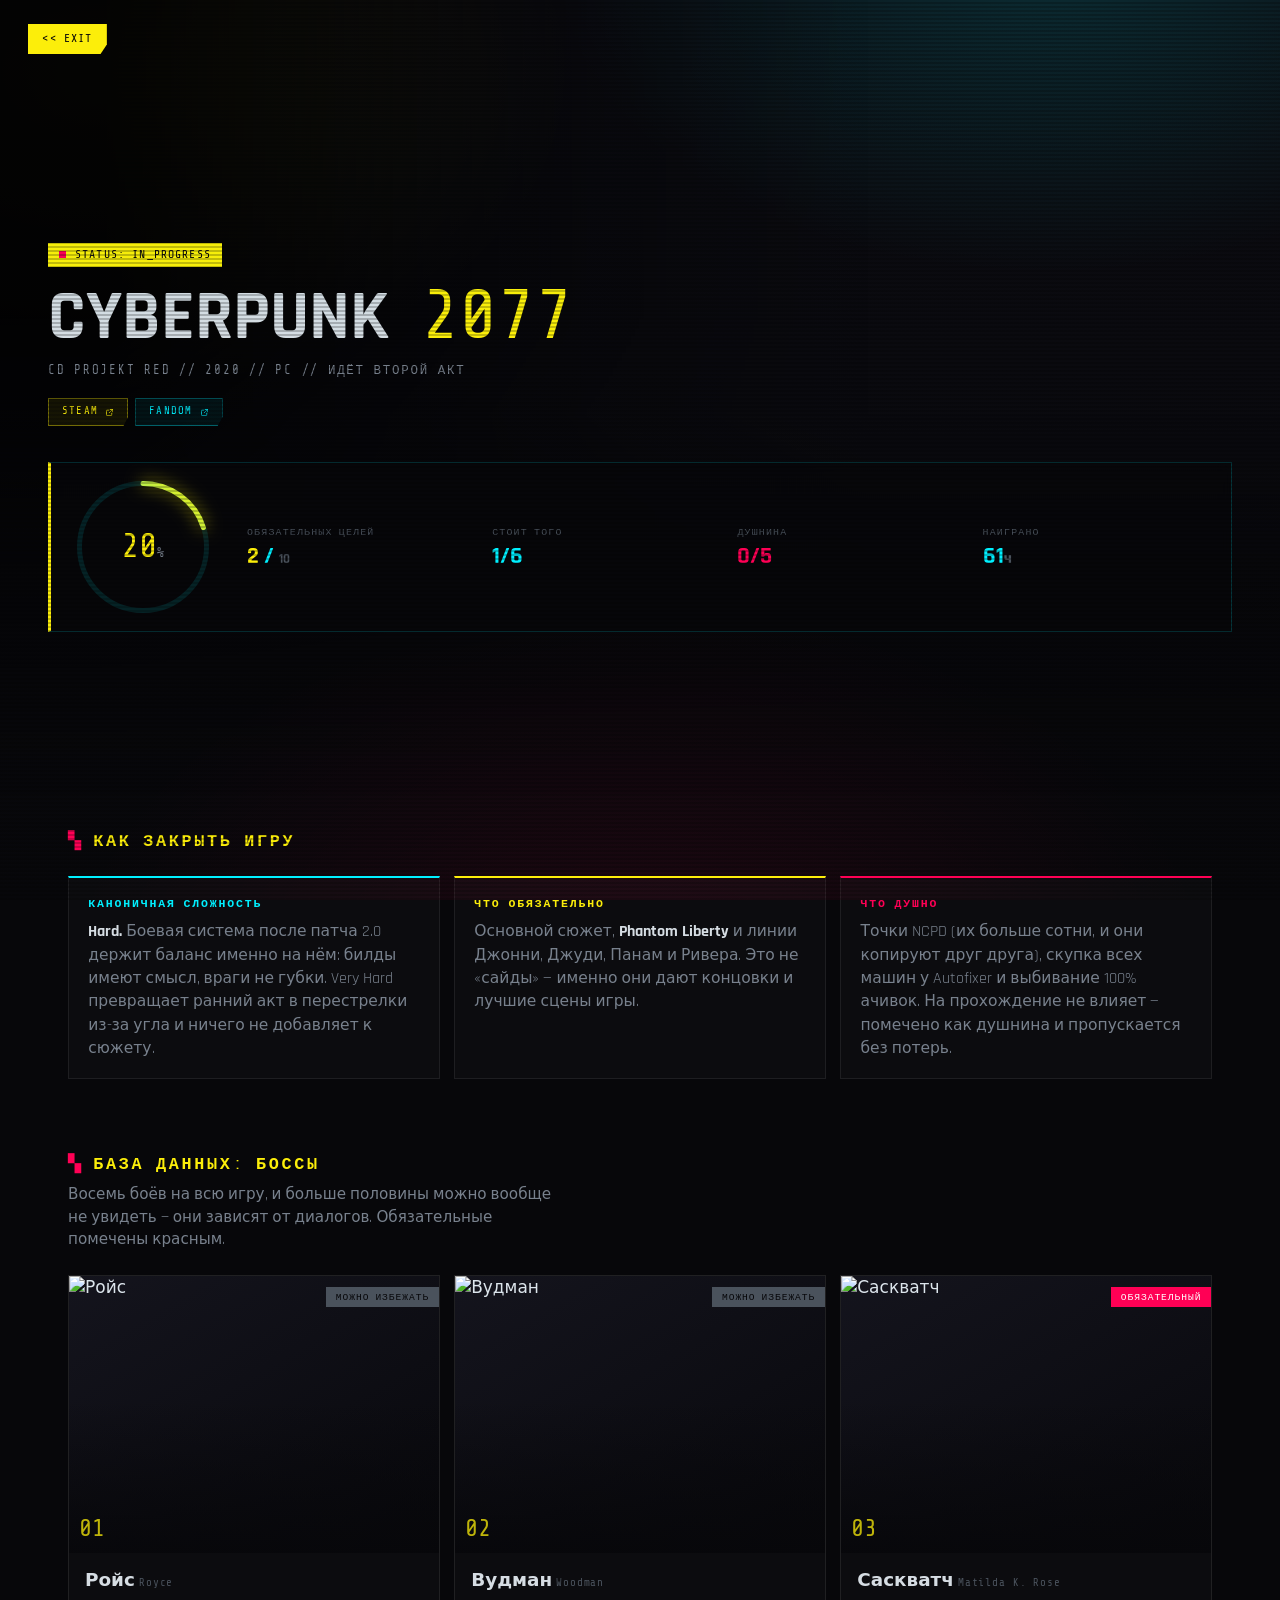
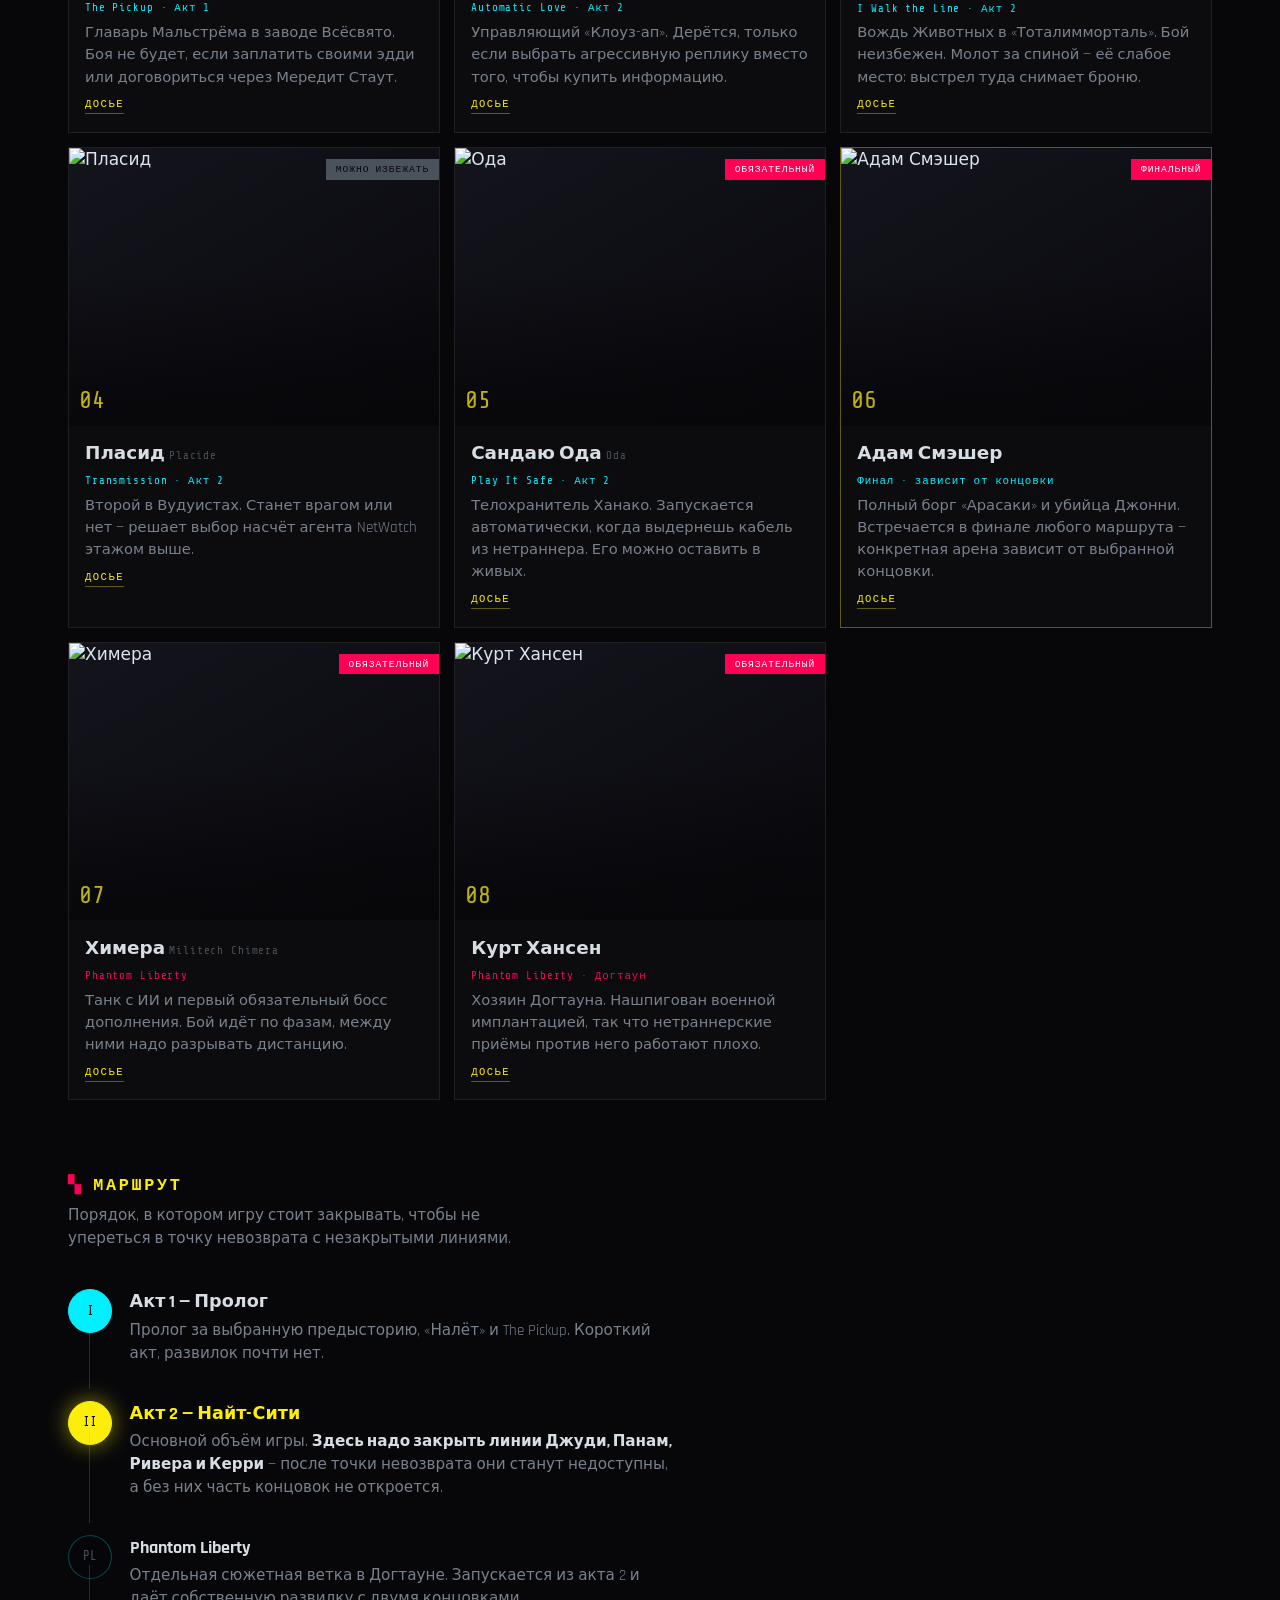
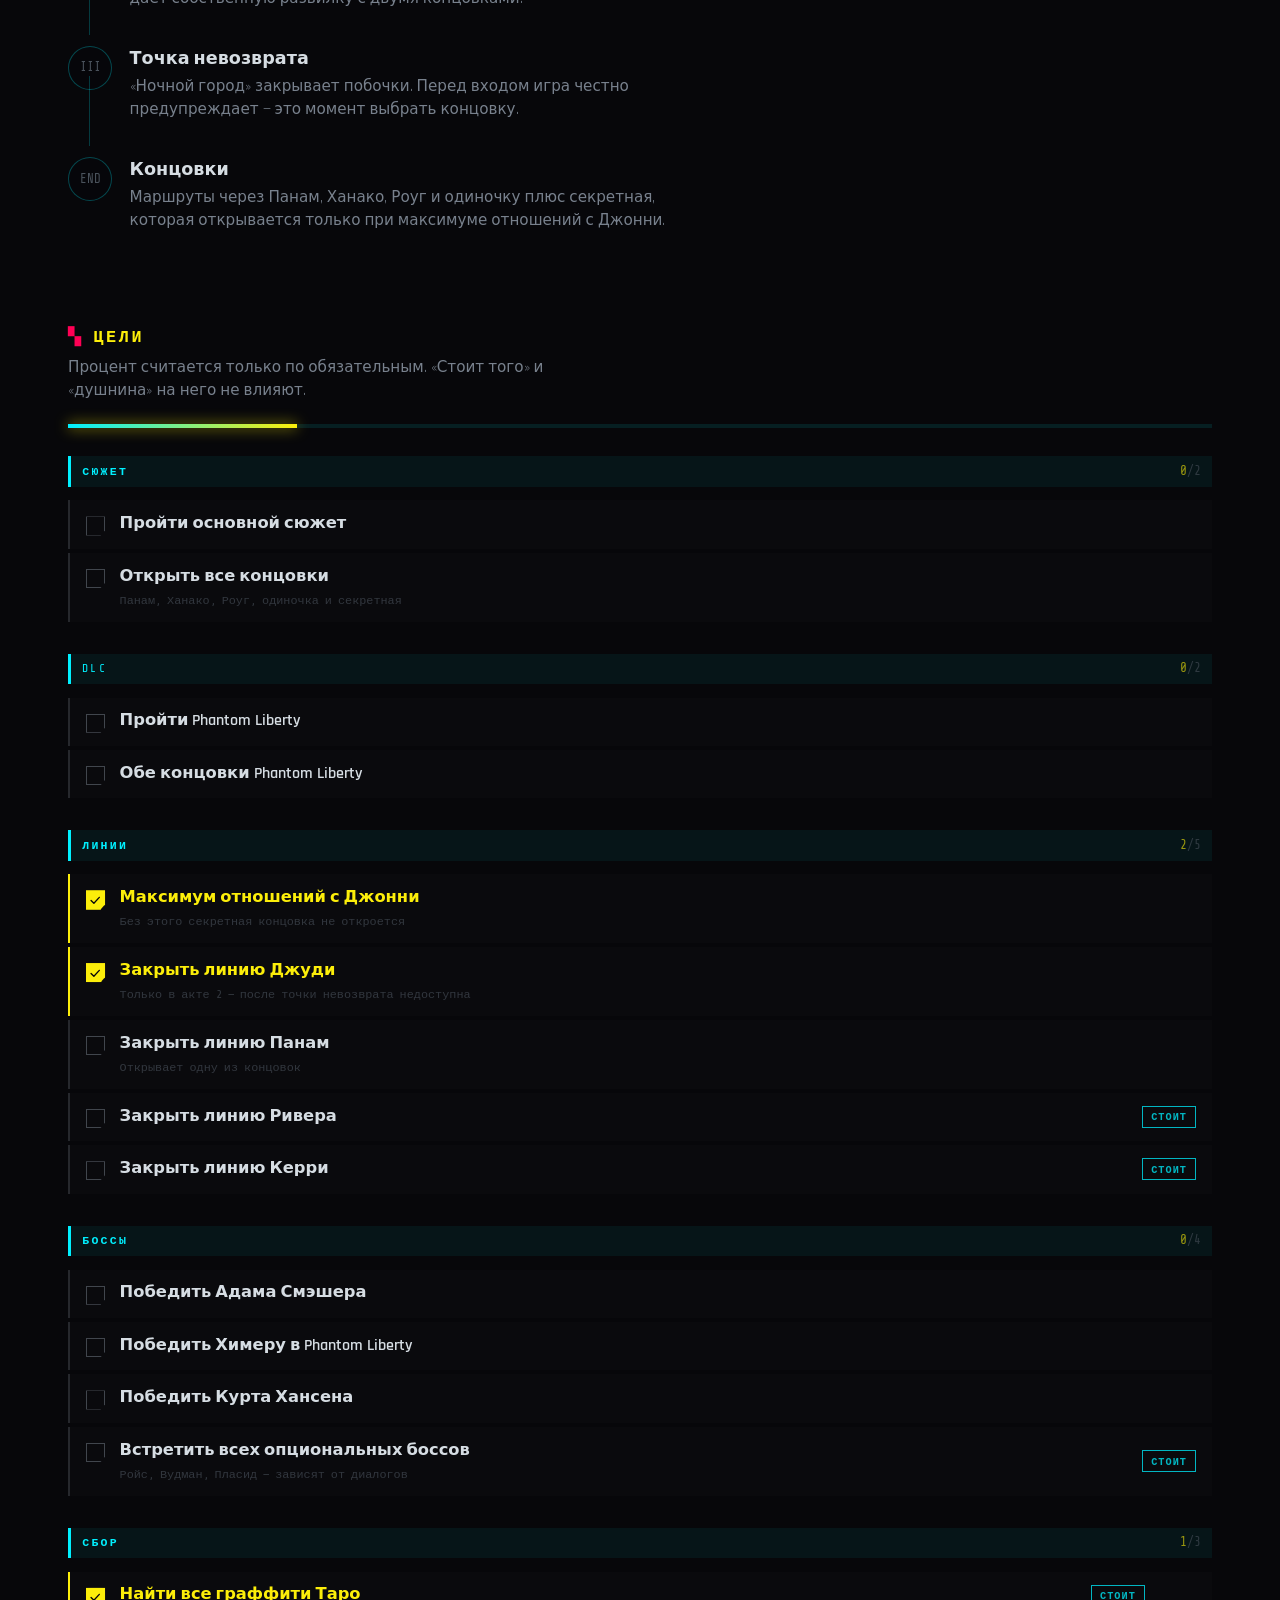
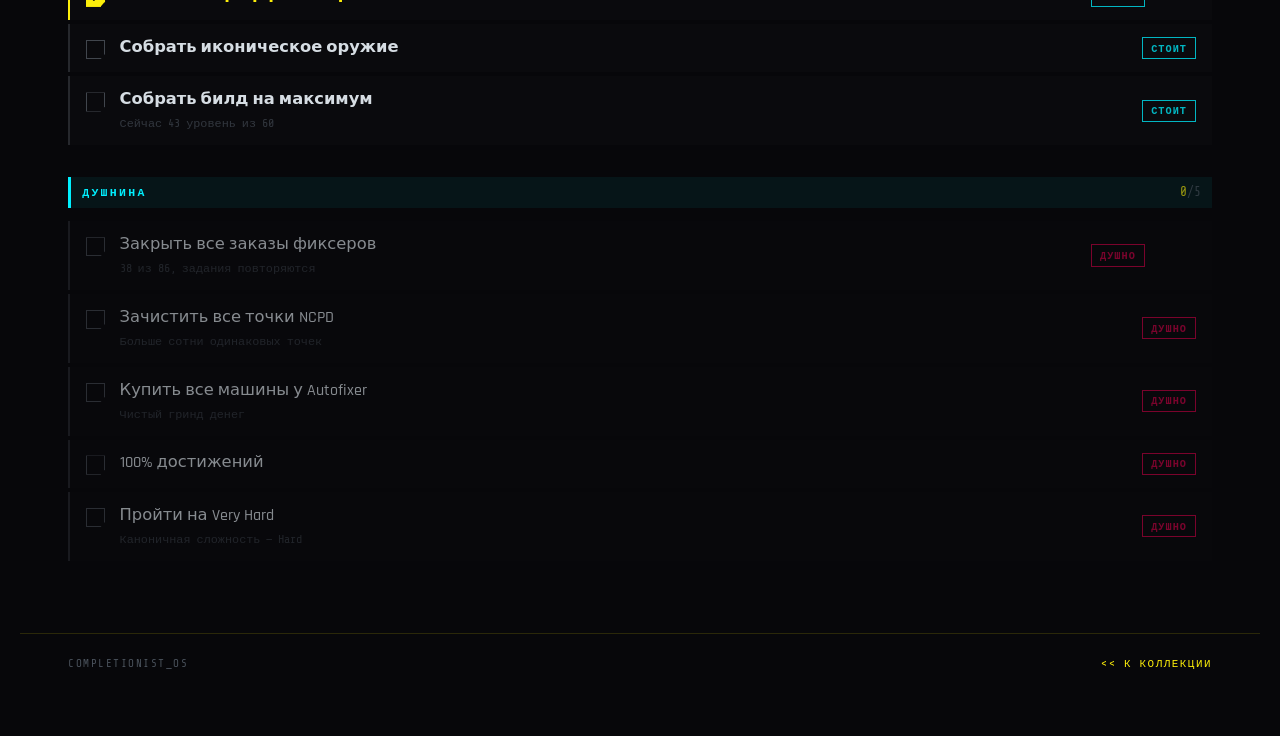
==== commit 6dc57b61: "Мини-вики вместо чеклиста: боссы, разбор, градация целей Сайт больше не интерактивный. Отметки не ст" ====
--- a/games/cyberpunk-2077/index.html
+++ b/games/cyberpunk-2077/index.html
@@ -4,12 +4,13 @@
 <meta charset="utf-8">
 <meta name="viewport" content="width=device-width, initial-scale=1">
 <title>Cyberpunk 2077 — Completionist</title>
-<meta name="description" content="Цели комплишениста по Cyberpunk 2077: сюжет, Phantom Liberty, фиксеры и коллекционные предметы.">
+<meta name="description" content="Разбор прохождения Cyberpunk 2077: боссы, маршрут по актам, концовки и цели комплишениста с пометкой душного контента.">
 <meta name="theme-color" content="#07070a">
 
 <link rel="icon" href="../../assets/img/favicon.svg" type="image/svg+xml">
 <link rel="preconnect" href="https://fonts.googleapis.com">
 <link rel="preconnect" href="https://fonts.gstatic.com" crossorigin>
+<link rel="preconnect" href="https://static.wikia.nocookie.net">
 <link rel="stylesheet" href="https://fonts.googleapis.com/css2?family=Rajdhani:wght@500;600;700&family=Share+Tech+Mono&display=swap">
 <link rel="stylesheet" href="../../assets/css/base.css">
 <link rel="stylesheet" href="style.css">
@@ -29,89 +30,331 @@
   </defs>
 </svg>
 
-<a class="back" href="../../">
-  <span aria-hidden="true">&lt;&lt;</span> EXIT_TO_COLLECTION
-</a>
-
-<!-- ========================= HUD-шапка ========================= -->
-<header class="hud">
-  <div class="hud__frame">
-    <span class="hud__corner hud__corner--tl" aria-hidden="true"></span>
-    <span class="hud__corner hud__corner--tr" aria-hidden="true"></span>
-    <span class="hud__corner hud__corner--bl" aria-hidden="true"></span>
-    <span class="hud__corner hud__corner--br" aria-hidden="true"></span>
-
-    <!-- Кадр из игры как картинка на мониторе -->
-    <div class="hud__feed" aria-hidden="true">
-      <span class="hud__feed-label">// VISUAL FEED</span>
-    </div>
-
-    <p class="hud__tag">
-      <span class="hud__dot" aria-hidden="true"></span>
-      STATUS: IN_PROGRESS
+<a class="back" href="../../"><span aria-hidden="true">&lt;&lt;</span> EXIT</a>
+
+<!-- ======================= Шапка во весь экран ======================= -->
+<header class="deck">
+  <div class="deck__art" aria-hidden="true"></div>
+
+  <div class="deck__inner">
+    <p class="deck__tag">
+      <span class="deck__dot" aria-hidden="true"></span> STATUS: IN_PROGRESS
     </p>
 
-    <div class="hud__logo" data-logo></div>
+    <div class="deck__logo" data-logo></div>
     <h1 class="glitch" data-text="CYBERPUNK 2077">
       <span>CYBERPUNK</span><b>2077</b>
     </h1>
 
-    <p class="hud__sub">CD PROJEKT RED // 2020 // PC</p>
-
-    <nav class="hud__links" data-links aria-label="Ссылки по игре"></nav>
-
-    <div class="hud__grid">
-      <!-- Левая колонка: телеметрия -->
-      <dl class="telemetry">
-        <div><dt>TIME_PLAYED</dt><dd>61<span>h</span></dd></div>
-        <div><dt>RATING</dt><dd>9<span>/10</span></dd></div>
-        <div><dt>STARTED</dt><dd>04.09.26</dd></div>
-        <div><dt>STREET_CRED</dt><dd>43<span>/60</span></dd></div>
+    <p class="deck__sub">CD PROJEKT RED // 2020 // PC // ИДЁТ ВТОРОЙ АКТ</p>
+
+    <nav class="deck__links" data-links aria-label="Ссылки по игре"></nav>
+
+    <!-- Сводка прогресса -->
+    <div class="hud">
+      <div class="hud__ring">
+        <div data-ring data-ring-size="132" data-ring-width="5"></div>
+        <div class="hud__core">
+          <span class="hud__pct" data-progress-pct>0</span>
+          <span class="hud__unit">%</span>
+        </div>
+      </div>
+
+      <dl class="hud__stats">
+        <div>
+          <dt>Обязательных целей</dt>
+          <dd><b data-progress-done>0</b> / <span data-progress-total>0</span></dd>
+        </div>
+        <div>
+          <dt>Стоит того</dt>
+          <dd data-count-worth>0/0</dd>
+        </div>
+        <div class="is-grind">
+          <dt>Душнина</dt>
+          <dd data-count-grind>0/0</dd>
+        </div>
+        <div>
+          <dt>Наиграно</dt>
+          <dd>61<span>ч</span></dd>
+        </div>
       </dl>
-
-      <!-- Правая колонка: кольцо -->
-      <div class="meter">
-        <div class="meter__ring" data-ring data-ring-size="178" data-ring-width="5"></div>
-        <div class="meter__core">
-          <span class="meter__pct" data-progress-pct>0</span>
-          <span class="meter__unit">% COMPLETE</span>
-          <span class="meter__sub">
-            <b data-progress-done>0</b>/<span data-progress-total>0</span> OBJECTIVES
-          </span>
-        </div>
-      </div>
     </div>
-
-    <p class="hud__note">// Идёт второй акт. Phantom Liberty ещё не трогал.</p>
   </div>
 </header>
 
-<!-- ========================= Контракты ========================= -->
-<main class="deck">
-  <div class="deck__head">
-    <h2 class="deck__title">
-      <span aria-hidden="true">▚</span> OBJECTIVE_LIST
-    </h2>
-
-    <div class="deck__tools">
-      <span class="local" data-local-badge hidden>
-        <i aria-hidden="true"></i>UNSAVED_LOCAL
-      </span>
-      <button type="button" class="btn" data-export>COPY_STATE</button>
-      <button type="button" class="btn btn--ghost" data-reset>RESET</button>
+<main class="net">
+
+  <!-- ======================= Как закрыть игру ======================= -->
+  <section class="brief" id="brief">
+    <h2 class="h"><span aria-hidden="true">▚</span> КАК ЗАКРЫТЬ ИГРУ</h2>
+
+    <div class="brief__grid">
+      <article class="note note--ok">
+        <h3>Каноничная сложность</h3>
+        <p>
+          <b>Hard.</b> Боевая система после патча 2.0 держит баланс именно на
+          нём: билды имеют смысл, враги не губки. Very Hard превращает ранний
+          акт в перестрелки из-за угла и ничего не добавляет к сюжету.
+        </p>
+      </article>
+
+      <article class="note note--must">
+        <h3>Что обязательно</h3>
+        <p>
+          Основной сюжет, <b>Phantom Liberty</b> и линии Джонни, Джуди, Панам и
+          Ривера. Это не «сайды» — именно они дают концовки и лучшие сцены игры.
+        </p>
+      </article>
+
+      <article class="note note--grind">
+        <h3>Что душно</h3>
+        <p>
+          Точки NCPD (их больше сотни, и они копируют друг друга), скупка всех
+          машин у Autofixer и выбивание 100% ачивок. На прохождение не влияет —
+          помечено как душнина и пропускается без потерь.
+        </p>
+      </article>
     </div>
-  </div>
-
-  <div class="deck__bar" aria-hidden="true">
-    <div class="deck__fill" data-progress-bar></div>
-  </div>
-
-  <div class="deck__body" data-goals></div>
+  </section>
+
+  <!-- ========================== База боссов ========================== -->
+  <section class="dossier" id="bosses">
+    <h2 class="h"><span aria-hidden="true">▚</span> БАЗА ДАННЫХ: БОССЫ</h2>
+    <p class="h__sub">
+      Восемь боёв на всю игру, и больше половины можно вообще не увидеть —
+      они зависят от диалогов. Обязательные помечены красным.
+    </p>
+
+    <div class="roster">
+
+      <article class="unit" data-kind="optional">
+        <div class="unit__shot">
+          <img src="https://static.wikia.nocookie.net/cyberpunk/images/c/c3/Royce_Database_CP2077.png/revision/latest/scale-to-width-down/420"
+               alt="Ройс" loading="lazy" decoding="async">
+          <span class="unit__no">01</span>
+        </div>
+        <div class="unit__body">
+          <h3 class="unit__name">Ройс <i>Royce</i></h3>
+          <p class="unit__quest">The Pickup · Акт 1</p>
+          <p class="unit__text">
+            Главарь Мальстрёма в заводе Всёсвято. Боя не будет, если заплатить
+            своими эдди или договориться через Мередит Стаут.
+          </p>
+          <a class="unit__link" href="https://cyberpunk.fandom.com/wiki/Simon_Randall"
+             target="_blank" rel="noopener noreferrer">Досье</a>
+        </div>
+        <span class="unit__flag">можно избежать</span>
+      </article>
+
+      <article class="unit" data-kind="optional">
+        <div class="unit__shot">
+          <img src="https://static.wikia.nocookie.net/cyberpunk/images/4/49/OswaldWoodmanForrest_Database_CP2077.png/revision/latest/scale-to-width-down/420"
+               alt="Вудман" loading="lazy" decoding="async">
+          <span class="unit__no">02</span>
+        </div>
+        <div class="unit__body">
+          <h3 class="unit__name">Вудман <i>Woodman</i></h3>
+          <p class="unit__quest">Automatic Love · Акт 2</p>
+          <p class="unit__text">
+            Управляющий «Клоуз-ап». Дерётся, только если выбрать агрессивную
+            реплику вместо того, чтобы купить информацию.
+          </p>
+          <a class="unit__link" href="https://cyberpunk.fandom.com/wiki/Oswald_Forrest"
+             target="_blank" rel="noopener noreferrer">Досье</a>
+        </div>
+        <span class="unit__flag">можно избежать</span>
+      </article>
+
+      <article class="unit" data-kind="required">
+        <div class="unit__shot">
+          <img src="https://static.wikia.nocookie.net/cyberpunk/images/9/97/Sasquatchrender.jpeg/revision/latest/scale-to-width-down/420"
+               alt="Саскватч" loading="lazy" decoding="async">
+          <span class="unit__no">03</span>
+        </div>
+        <div class="unit__body">
+          <h3 class="unit__name">Саскватч <i>Matilda K. Rose</i></h3>
+          <p class="unit__quest">I Walk the Line · Акт 2</p>
+          <p class="unit__text">
+            Вождь Животных в «Тоталимморталь». Бой неизбежен. Молот за спиной —
+            её слабое место: выстрел туда снимает броню.
+          </p>
+          <a class="unit__link" href="https://cyberpunk.fandom.com/wiki/Matilda_K._Rose"
+             target="_blank" rel="noopener noreferrer">Досье</a>
+        </div>
+        <span class="unit__flag">обязательный</span>
+      </article>
+
+      <article class="unit" data-kind="optional">
+        <div class="unit__shot">
+          <img src="https://static.wikia.nocookie.net/cyberpunk/images/0/01/Placiderender.png/revision/latest/scale-to-width-down/420"
+               alt="Пласид" loading="lazy" decoding="async">
+          <span class="unit__no">04</span>
+        </div>
+        <div class="unit__body">
+          <h3 class="unit__name">Пласид <i>Placide</i></h3>
+          <p class="unit__quest">Transmission · Акт 2</p>
+          <p class="unit__text">
+            Второй в Вудуистах. Станет врагом или нет — решает выбор насчёт
+            агента NetWatch этажом выше.
+          </p>
+          <a class="unit__link" href="https://cyberpunk.fandom.com/wiki/Placide"
+             target="_blank" rel="noopener noreferrer">Досье</a>
+        </div>
+        <span class="unit__flag">можно избежать</span>
+      </article>
+
+      <article class="unit" data-kind="required">
+        <div class="unit__shot">
+          <img src="https://static.wikia.nocookie.net/cyberpunk/images/1/16/Oda_Sandayu_Infobox_CP2077.png/revision/latest/scale-to-width-down/420"
+               alt="Ода" loading="lazy" decoding="async">
+          <span class="unit__no">05</span>
+        </div>
+        <div class="unit__body">
+          <h3 class="unit__name">Сандаю Ода <i>Oda</i></h3>
+          <p class="unit__quest">Play It Safe · Акт 2</p>
+          <p class="unit__text">
+            Телохранитель Ханако. Запускается автоматически, когда выдернешь
+            кабель из нетраннера. Его можно оставить в живых.
+          </p>
+          <a class="unit__link" href="https://cyberpunk.fandom.com/wiki/Sandayu_Oda"
+             target="_blank" rel="noopener noreferrer">Досье</a>
+        </div>
+        <span class="unit__flag">обязательный</span>
+      </article>
+
+      <article class="unit unit--final" data-kind="required">
+        <div class="unit__shot">
+          <img src="https://static.wikia.nocookie.net/cyberpunk/images/7/78/Adam_Smasher_Database_CP2077.png/revision/latest/scale-to-width-down/420"
+               alt="Адам Смэшер" loading="lazy" decoding="async">
+          <span class="unit__no">06</span>
+        </div>
+        <div class="unit__body">
+          <h3 class="unit__name">Адам Смэшер</h3>
+          <p class="unit__quest">Финал · зависит от концовки</p>
+          <p class="unit__text">
+            Полный борг «Арасаки» и убийца Джонни. Встречается в финале любого
+            маршрута — конкретная арена зависит от выбранной концовки.
+          </p>
+          <a class="unit__link" href="https://cyberpunk.fandom.com/wiki/Adam_Smasher"
+             target="_blank" rel="noopener noreferrer">Досье</a>
+        </div>
+        <span class="unit__flag">финальный</span>
+      </article>
+
+      <article class="unit unit--dlc" data-kind="required">
+        <div class="unit__shot">
+          <img src="https://static.wikia.nocookie.net/cyberpunk/images/5/54/Screenshot_008_CP2077PL.jpeg/revision/latest/scale-to-width-down/420"
+               alt="Химера" loading="lazy" decoding="async">
+          <span class="unit__no">07</span>
+        </div>
+        <div class="unit__body">
+          <h3 class="unit__name">Химера <i>Militech Chimera</i></h3>
+          <p class="unit__quest">Phantom Liberty</p>
+          <p class="unit__text">
+            Танк с ИИ и первый обязательный босс дополнения. Бой идёт по фазам,
+            между ними надо разрывать дистанцию.
+          </p>
+          <a class="unit__link" href="https://cyberpunk.fandom.com/wiki/Militech_Chimera"
+             target="_blank" rel="noopener noreferrer">Досье</a>
+        </div>
+        <span class="unit__flag">обязательный</span>
+      </article>
+
+      <article class="unit unit--dlc" data-kind="required">
+        <div class="unit__shot">
+          <img src="https://static.wikia.nocookie.net/cyberpunk/images/1/11/Screenshot_005_CP2077PL.jpeg/revision/latest/scale-to-width-down/420"
+               alt="Курт Хансен" loading="lazy" decoding="async">
+          <span class="unit__no">08</span>
+        </div>
+        <div class="unit__body">
+          <h3 class="unit__name">Курт Хансен</h3>
+          <p class="unit__quest">Phantom Liberty · Догтаун</p>
+          <p class="unit__text">
+            Хозяин Догтауна. Нашпигован военной имплантацией, так что
+            нетраннерские приёмы против него работают плохо.
+          </p>
+          <a class="unit__link" href="https://cyberpunk.fandom.com/wiki/Kurt_Hansen"
+             target="_blank" rel="noopener noreferrer">Досье</a>
+        </div>
+        <span class="unit__flag">обязательный</span>
+      </article>
+
+    </div>
+  </section>
+
+  <!-- ============================ Маршрут ============================ -->
+  <section class="route" id="route">
+    <h2 class="h"><span aria-hidden="true">▚</span> МАРШРУТ</h2>
+    <p class="h__sub">
+      Порядок, в котором игру стоит закрывать, чтобы не упереться в точку
+      невозврата с незакрытыми линиями.
+    </p>
+
+    <ol class="path">
+      <li class="path__step is-done">
+        <span class="path__num">I</span>
+        <div>
+          <h3>Акт 1 — Пролог</h3>
+          <p>Пролог за выбранную предысторию, «Налёт» и The Pickup. Короткий
+          акт, развилок почти нет.</p>
+        </div>
+      </li>
+      <li class="path__step is-active">
+        <span class="path__num">II</span>
+        <div>
+          <h3>Акт 2 — Найт-Сити</h3>
+          <p>Основной объём игры. <b>Здесь надо закрыть линии Джуди, Панам,
+          Ривера и Керри</b> — после точки невозврата они станут недоступны,
+          а без них часть концовок не откроется.</p>
+        </div>
+      </li>
+      <li class="path__step">
+        <span class="path__num">PL</span>
+        <div>
+          <h3>Phantom Liberty</h3>
+          <p>Отдельная сюжетная ветка в Догтауне. Запускается из акта 2 и даёт
+          собственную развилку с двумя концовками.</p>
+        </div>
+      </li>
+      <li class="path__step">
+        <span class="path__num">III</span>
+        <div>
+          <h3>Точка невозврата</h3>
+          <p>«Ночной город» закрывает побочки. Перед входом игра честно
+          предупреждает — это момент выбрать концовку.</p>
+        </div>
+      </li>
+      <li class="path__step">
+        <span class="path__num">END</span>
+        <div>
+          <h3>Концовки</h3>
+          <p>Маршруты через Панам, Ханако, Роуг и одиночку плюс секретная,
+          которая открывается только при максимуме отношений с Джонни.</p>
+        </div>
+      </li>
+    </ol>
+  </section>
+
+  <!-- ============================== Цели ============================== -->
+  <section class="objectives" id="goals">
+    <h2 class="h"><span aria-hidden="true">▚</span> ЦЕЛИ</h2>
+    <p class="h__sub">
+      Процент считается только по обязательным. «Стоит того» и «душнина»
+      на него не влияют.
+    </p>
+
+    <div class="objectives__bar" aria-hidden="true">
+      <div class="objectives__fill" data-progress-bar></div>
+    </div>
+
+    <div data-goals></div>
+  </section>
+
 </main>
 
 <footer class="foot">
-  <span>COMPLETIONIST_OS v1.0</span>
-  <a href="../../">&lt;&lt; RETURN</a>
+  <span>COMPLETIONIST_OS</span>
+  <a href="../../">&lt;&lt; К КОЛЛЕКЦИИ</a>
 </footer>
 
 <script src="../../data/games.js"></script>
--- a/assets/css/base.css
+++ b/assets/css/base.css
@@ -86,23 +86,32 @@
 
 .g-list { display: grid; gap: 0.5rem; }
 
-/* Цель — это строка: кнопка-переключатель, метка «бонус» и ссылка.
-   Ссылка лежит СНАРУЖИ кнопки: <a> внутри <button> невалиден. */
+/* Цель — статическая строка: индикатор, текст, метка и ссылка.
+   Кликать нечего: состояние приходит из data/games.js. */
 .g-goal {
   display: flex;
-  align-items: stretch;
+  align-items: flex-start;
+  gap: 0.9rem;
+  padding: 0.8rem 1rem;
+}
+
+.g-goal__state {
+  display: block;
+  flex: none;
+  margin-top: 0.1rem;
+}
+
+.g-goal__body {
+  display: grid;
   gap: 0.2rem;
-}
-
-.g-goal__toggle {
-  display: grid;
-  grid-template-columns: auto 1fr;
-  align-items: start;
-  gap: 0.9rem;
   flex: 1 1 auto;
   min-width: 0;
-  padding: 0.85rem 1rem;
-  text-align: left;
+}
+
+/* Совместимость: часть страниц ещё оформляет строку
+   через .g-goal__toggle. */
+.g-goal__toggle {
+  display: contents;
 }
 
 /* Ссылка на вики/гайд по этой цели. */
@@ -159,8 +168,6 @@
   opacity: 1;
   transform: scale(1);
 }
-
-.g-goal__body { display: grid; gap: 0.2rem; min-width: 0; }
 
 .g-goal__title {
   display: block;
--- a/games/cyberpunk-2077/style.css
+++ b/games/cyberpunk-2077/style.css
@@ -1,17 +1,20 @@
 /*  ============================================================
- *  CYBERPUNK 2077 — неон, глитч, сканлайны, терминал
+ *  CYBERPUNK 2077 — сетевой терминал Найт-Сити
+ *  ------------------------------------------------------------
+ *  Страница построена как база данных, а не как карточка игры:
+ *  шапка во весь экран, досье боссов, маршрут и цели.
  *  ============================================================ */
 
 :root {
-  --yellow: #fcee0a;
-  --cyan:   #00f0ff;
-  --magenta:#ff0055;
-  --bg:     #07070a;
-  --bg-2:   #0c0c12;
-  --panel:  rgba(252, 238, 10, 0.035);
-  --text:   #d6dde3;
-  --muted:  #78818d;
-  --faint:  #4a525c;
+  --yellow:  #fcee0a;
+  --cyan:    #00f0ff;
+  --magenta: #ff0055;
+  --bg:      #07070a;
+  --bg-2:    #0c0c12;
+  --text:    #d6dde3;
+  --muted:   #78818d;
+  --faint:   #4a525c;
+  --shell:   1240px;
 }
 
 body {
@@ -25,13 +28,7 @@
 
 /*  ---------- Атмосфера ------------------------------------- */
 
-#rain {
-  position: fixed;
-  inset: 0;
-  z-index: 0;
-  opacity: 0.5;
-  pointer-events: none;
-}
+#rain { position: fixed; inset: 0; z-index: 0; opacity: 0.4; pointer-events: none; }
 
 .glow {
   position: fixed;
@@ -39,23 +36,19 @@
   z-index: 0;
   pointer-events: none;
   background:
-    radial-gradient(800px 500px at 82% -4%, rgba(0, 240, 255, 0.16), transparent 62%),
-    radial-gradient(760px 520px at 8% 8%,  rgba(252, 238, 10, 0.11), transparent 62%),
-    radial-gradient(900px 600px at 50% 110%, rgba(255, 0, 85, 0.12), transparent 64%),
+    radial-gradient(800px 500px at 82% -4%, rgba(0, 240, 255, 0.14), transparent 62%),
+    radial-gradient(760px 520px at 8% 8%,  rgba(252, 238, 10, 0.1), transparent 62%),
+    radial-gradient(900px 600px at 50% 110%, rgba(255, 0, 85, 0.1), transparent 64%),
     linear-gradient(180deg, var(--bg-2), var(--bg));
 }
 
-/* Горизонтальные сканлайны + медленный сдвиг развёртки. */
 .scanlines {
   position: fixed;
   inset: 0;
   z-index: 60;
   pointer-events: none;
   background: repeating-linear-gradient(
-    180deg,
-    rgba(0, 0, 0, 0) 0 2px,
-    rgba(0, 0, 0, 0.26) 2px 4px
-  );
+    180deg, rgba(0, 0, 0, 0) 0 2px, rgba(0, 0, 0, 0.22) 2px 4px);
   mix-blend-mode: multiply;
 }
 
@@ -63,9 +56,9 @@
   content: '';
   position: absolute;
   inset: 0;
+  height: 40%;
   background: linear-gradient(180deg,
-    transparent 0%, rgba(0, 240, 255, 0.045) 50%, transparent 100%);
-  height: 40%;
+    transparent, rgba(0, 240, 255, 0.04) 50%, transparent);
   animation: sweep 7s linear infinite;
 }
 
@@ -73,68 +66,63 @@
   from { transform: translateY(-110%); }
   to   { transform: translateY(360%); }
 }
-
-/*  ---------- Навигация ------------------------------------- */
 
 .back {
   position: fixed;
   left: clamp(12px, 3vw, 28px);
   top: clamp(12px, 3vw, 24px);
   z-index: 70;
-  padding: 0.4rem 0.85rem;
+  padding: 0.4rem 0.9rem;
   font-family: 'Share Tech Mono', monospace;
   font-size: 0.72rem;
-  letter-spacing: 0.08em;
+  letter-spacing: 0.1em;
   text-decoration: none;
   color: var(--bg);
   background: var(--yellow);
-  clip-path: polygon(0 0, 100% 0, 100% 68%, 93% 100%, 0 100%);
-  transition: background 0.2s, color 0.2s, box-shadow 0.2s;
-}
-
-.back:hover {
-  background: var(--cyan);
-  box-shadow: 0 0 24px rgba(0, 240, 255, 0.7);
-}
-
-/*  ---------- HUD-шапка ------------------------------------- */
-
-.hud {
-  position: relative;
+  clip-path: polygon(0 0, 100% 0, 100% 68%, 92% 100%, 0 100%);
+  transition: background 0.2s, box-shadow 0.2s;
+}
+
+.back:hover { background: var(--cyan); box-shadow: 0 0 24px rgba(0, 240, 255, 0.7); }
+
+/*  ---------- Шапка во весь экран --------------------------- */
+
+.deck {
+  position: relative;
+  /* Свой контекст наложения: иначе кадр с z-index ниже нуля
+     уходит под фоновый слой .glow. */
   z-index: 3;
-  padding: clamp(4.5rem, 11vh, 7rem) clamp(16px, 5vw, 40px) clamp(2rem, 5vw, 3.5rem);
-}
-
-.hud__frame {
-  position: relative;
-  max-width: 1000px;
-  margin: 0 auto;
-  padding: clamp(1.6rem, 4vw, 2.8rem);
-  background:
-    linear-gradient(135deg, rgba(252, 238, 10, 0.045), transparent 55%),
-    rgba(7, 7, 10, 0.62);
-  border: 1px solid rgba(252, 238, 10, 0.26);
-  backdrop-filter: blur(3px);
-}
-
-/*  ---------- Кадр из игры как «видеопоток» ----------------
- *  Арт приходит как --art-hero. Прогоняем его через
- *  хроматический сдвиг и сканлайны, чтобы он выглядел
- *  картинкой с монитора, а не вставленной иллюстрацией.
- * --------------------------------------------------------- */
-
-.hud__feed {
-  position: relative;
-  margin-bottom: 1.4rem;
-  aspect-ratio: 32 / 9;
-  overflow: hidden;
+  display: grid;
+  align-content: center;
+  min-height: 92vh;
+  padding: clamp(5rem, 12vh, 8rem) clamp(16px, 5vw, 48px) clamp(3rem, 7vh, 5rem);
+}
+
+/* Кадр из игры во всю шапку. */
+.deck__art {
+  position: absolute;
+  inset: 0;
+  z-index: 0;
   background-image: var(--art-hero, none);
   background-size: cover;
-  background-position: center 32%;
-  border: 1px solid rgba(0, 240, 255, 0.3);
-  filter: contrast(1.15) saturate(1.25) brightness(0.8);
+  /* library_hero скомпонован с героем справа и пустым центром
+     под интерфейс библиотеки Steam — прижимаем кадр вправо. */
+  background-position: 86% 32%;
+  filter: contrast(1.08) saturate(1.25) brightness(0.72);
+  mask-image: linear-gradient(180deg, #000 38%, transparent 96%);
+  -webkit-mask-image: linear-gradient(180deg, #000 38%, transparent 96%);
   opacity: 0;
-  animation: feedIn 1.3s steps(5) 0.2s forwards;
+  animation: feedIn 1.4s steps(5) 0.2s forwards;
+}
+
+.deck__art::after {
+  content: '';
+  position: absolute;
+  inset: 0;
+  /* Затемняем левую треть под текст, но не гасим кадр целиком. */
+  background:
+    linear-gradient(90deg, rgba(7, 7, 10, 0.88) 8%, rgba(7, 7, 10, 0.25) 46%, transparent 68%),
+    linear-gradient(180deg, transparent 50%, rgba(7, 7, 10, 0.92));
 }
 
 @keyframes feedIn {
@@ -142,55 +130,65 @@
   to   { opacity: 1; transform: none; }
 }
 
-/* Жёлто-бирюзовая засветка поверх кадра. */
-.hud__feed::before {
-  content: '';
-  position: absolute;
-  inset: 0;
-  background:
-    linear-gradient(90deg, rgba(252, 238, 10, 0.16), transparent 42%),
-    linear-gradient(270deg, rgba(0, 240, 255, 0.2), transparent 48%),
-    linear-gradient(180deg, transparent 55%, rgba(7, 7, 10, 0.92));
-}
-
-/* Собственные сканлайны «монитора». */
-.hud__feed::after {
-  content: '';
-  position: absolute;
-  inset: 0;
-  background: repeating-linear-gradient(
-    180deg, rgba(0, 0, 0, 0.34) 0 1px, transparent 1px 3px);
-}
-
-.hud__feed-label {
-  position: absolute;
-  left: 0.6rem;
-  bottom: 0.45rem;
-  z-index: 2;
-  font-family: 'Share Tech Mono', monospace;
-  font-size: 0.6rem;
-  letter-spacing: 0.2em;
-  color: var(--cyan);
-  text-shadow: 0 0 10px rgba(0, 240, 255, 0.9);
-}
-
-/* Нет арта — прячем «монитор», а не показываем пустую рамку. */
-.hud__feed { display: none; }
-body.has-art .hud__feed { display: block; }
-
-/*  ---------- Логотип --------------------------------------- */
-
-.hud__logo { display: none; }
-
-body.has-logo .hud__logo {
+.deck__inner {
+  position: relative;
+  z-index: 1;
+  width: 100%;
+  max-width: var(--shell);
+  margin: 0 auto;
+}
+
+.deck__tag {
+  display: inline-flex;
+  align-items: center;
+  gap: 0.55rem;
+  margin-bottom: 1rem;
+  padding: 0.22rem 0.7rem;
+  font-family: 'Share Tech Mono', monospace;
+  font-size: 0.72rem;
+  letter-spacing: 0.1em;
+  color: var(--bg);
+  background: var(--yellow);
+}
+
+.deck__dot {
+  width: 7px;
+  height: 7px;
+  background: var(--magenta);
+  animation: blink 1.3s steps(2) infinite;
+}
+
+@keyframes blink { 50% { opacity: 0.15; } }
+
+.deck__logo { display: none; }
+
+body.has-logo .deck__logo {
   display: block;
-  max-width: min(520px, 76vw);
-  margin-bottom: 0.3rem;
+  max-width: min(560px, 80vw);
+  margin-bottom: 0.4rem;
   animation: feedIn 1s steps(4) 0.35s backwards;
 }
 
-body.has-logo .hud__logo .game-logo {
-  filter: drop-shadow(0 0 26px rgba(252, 238, 10, 0.45));
+body.has-logo .deck__logo .game-logo {
+  filter: drop-shadow(0 0 30px rgba(252, 238, 10, 0.45));
+}
+
+.glitch {
+  position: relative;
+  display: flex;
+  flex-wrap: wrap;
+  align-items: baseline;
+  gap: 0 0.45em;
+  font-size: clamp(2.2rem, 7vw, 4.4rem);
+  font-weight: 700;
+  line-height: 0.95;
+  color: var(--text);
+}
+
+.glitch b {
+  font-family: 'Share Tech Mono', monospace;
+  font-weight: 400;
+  color: var(--yellow);
 }
 
 body.has-logo .glitch {
@@ -199,12 +197,422 @@
   height: 1px;
   overflow: hidden;
   clip-path: inset(50%);
-  white-space: nowrap;
-}
-
-/*  ---------- Ссылки по игре -------------------------------- */
-
-.hud__links { margin-top: 1rem; }
+}
+
+.deck__sub {
+  margin-top: 0.6rem;
+  font-family: 'Share Tech Mono', monospace;
+  font-size: 0.78rem;
+  letter-spacing: 0.14em;
+  color: var(--muted);
+}
+
+.deck__links { margin-top: 1.1rem; }
+
+/* --- Сводка прогресса --- */
+
+.hud {
+  display: flex;
+  flex-wrap: wrap;
+  align-items: center;
+  gap: clamp(1.2rem, 3vw, 2.6rem);
+  margin-top: clamp(1.6rem, 4vh, 2.6rem);
+  padding: 1.1rem clamp(1rem, 2.5vw, 1.6rem);
+  background: rgba(7, 7, 10, 0.72);
+  border: 1px solid rgba(0, 240, 255, 0.2);
+  border-left: 3px solid var(--yellow);
+  backdrop-filter: blur(6px);
+}
+
+.hud__ring { position: relative; display: grid; place-items: center; flex: none; }
+
+.hud__ring .ring__track { stroke: rgba(0, 240, 255, 0.12); }
+
+.hud__ring .ring__value {
+  stroke: url(#cpGrad);
+  filter: drop-shadow(0 0 8px rgba(252, 238, 10, 0.65));
+}
+
+.hud__core {
+  position: absolute;
+  display: flex;
+  align-items: baseline;
+  font-family: 'Share Tech Mono', monospace;
+  color: var(--yellow);
+}
+
+.hud__pct { font-size: 2.1rem; line-height: 1; font-variant-numeric: tabular-nums; }
+.hud__unit { font-size: 0.8rem; color: var(--muted); }
+
+.hud__stats {
+  display: grid;
+  grid-template-columns: repeat(auto-fit, minmax(128px, 1fr));
+  gap: 1rem 1.4rem;
+  flex: 1 1 320px;
+}
+
+.hud__stats dt {
+  font-family: 'Share Tech Mono', monospace;
+  font-size: 0.62rem;
+  letter-spacing: 0.12em;
+  text-transform: uppercase;
+  color: var(--faint);
+}
+
+.hud__stats dd {
+  margin: 0.15rem 0 0;
+  font-size: 1.5rem;
+  font-weight: 700;
+  line-height: 1.1;
+  color: var(--cyan);
+  font-variant-numeric: tabular-nums;
+}
+
+.hud__stats dd b { color: var(--yellow); }
+.hud__stats dd span { font-size: 0.55em; color: var(--faint); }
+.hud__stats .is-grind dd { color: var(--magenta); }
+
+/*  ---------- Общая сетка контента -------------------------- */
+
+.net {
+  position: relative;
+  z-index: 3;
+  max-width: var(--shell);
+  margin: 0 auto;
+  padding: 0 clamp(16px, 5vw, 48px);
+}
+
+.net > section { margin-bottom: clamp(3rem, 8vh, 5rem); }
+
+.h {
+  display: flex;
+  align-items: center;
+  gap: 0.6rem;
+  font-family: 'Share Tech Mono', monospace;
+  font-size: 1.05rem;
+  letter-spacing: 0.16em;
+  color: var(--yellow);
+}
+
+.h span { color: var(--magenta); }
+
+.h__sub {
+  max-width: 62ch;
+  margin-top: 0.5rem;
+  font-size: 0.95rem;
+  color: var(--muted);
+}
+
+/*  ---------- Разбор: как закрыть игру ---------------------- */
+
+.brief__grid {
+  display: grid;
+  grid-template-columns: repeat(auto-fit, minmax(255px, 1fr));
+  gap: 0.9rem;
+  margin-top: 1.4rem;
+}
+
+.note {
+  padding: 1.1rem 1.2rem;
+  background: rgba(255, 255, 255, 0.022);
+  border: 1px solid rgba(255, 255, 255, 0.07);
+  border-top: 2px solid var(--nc, var(--muted));
+}
+
+.note h3 {
+  font-family: 'Share Tech Mono', monospace;
+  font-size: 0.72rem;
+  letter-spacing: 0.16em;
+  text-transform: uppercase;
+  color: var(--nc, var(--muted));
+}
+
+.note p { margin-top: 0.5rem; font-size: 0.97rem; color: var(--muted); }
+.note p b { color: var(--text); }
+
+.note--ok    { --nc: var(--cyan); }
+.note--must  { --nc: var(--yellow); }
+.note--grind { --nc: var(--magenta); }
+
+/*  ---------- Досье боссов ---------------------------------- */
+
+.roster {
+  display: grid;
+  grid-template-columns: repeat(auto-fill, minmax(290px, 1fr));
+  gap: 0.9rem;
+  margin-top: 1.4rem;
+}
+
+.unit {
+  position: relative;
+  display: flex;
+  flex-direction: column;
+  background: rgba(255, 255, 255, 0.022);
+  border: 1px solid rgba(255, 255, 255, 0.08);
+  overflow: hidden;
+  transition: border-color 0.3s, transform 0.3s, box-shadow 0.3s;
+}
+
+.unit:hover {
+  transform: translateY(-3px);
+  border-color: rgba(0, 240, 255, 0.5);
+  box-shadow: 0 18px 40px -20px rgba(0, 0, 0, 0.9),
+              0 0 36px -14px rgba(0, 240, 255, 0.5);
+}
+
+.unit__shot {
+  position: relative;
+  aspect-ratio: 4 / 3;
+  overflow: hidden;
+  background: linear-gradient(150deg, #14141d, #08080c);
+}
+
+.unit__shot img {
+  width: 100%;
+  height: 100%;
+  object-fit: cover;
+  object-position: center 18%;
+  filter: contrast(1.08) saturate(1.1);
+  transition: transform 0.6s cubic-bezier(0.22, 1, 0.36, 1);
+}
+
+.unit:hover .unit__shot img { transform: scale(1.06); }
+
+/* Затемнение снизу, чтобы номер и имя читались. */
+.unit__shot::after {
+  content: '';
+  position: absolute;
+  inset: 0;
+  background: linear-gradient(180deg, transparent 45%, rgba(7, 7, 10, 0.9));
+}
+
+.unit__no {
+  position: absolute;
+  left: 0.6rem;
+  bottom: 0.4rem;
+  z-index: 2;
+  font-family: 'Share Tech Mono', monospace;
+  font-size: 1.5rem;
+  color: rgba(252, 238, 10, 0.75);
+}
+
+.unit__body { display: grid; gap: 0.35rem; padding: 0.9rem 1rem 1.1rem; }
+
+.unit__name { font-size: 1.15rem; font-weight: 700; color: var(--text); }
+
+.unit__name i {
+  font-style: normal;
+  font-family: 'Share Tech Mono', monospace;
+  font-size: 0.68rem;
+  letter-spacing: 0.08em;
+  color: var(--faint);
+}
+
+.unit__quest {
+  font-family: 'Share Tech Mono', monospace;
+  font-size: 0.68rem;
+  letter-spacing: 0.08em;
+  color: var(--cyan);
+}
+
+.unit__text { font-size: 0.92rem; line-height: 1.5; color: var(--muted); }
+
+.unit__link {
+  justify-self: start;
+  margin-top: 0.2rem;
+  font-family: 'Share Tech Mono', monospace;
+  font-size: 0.66rem;
+  letter-spacing: 0.14em;
+  text-transform: uppercase;
+  text-decoration: none;
+  color: var(--yellow);
+  border-bottom: 1px solid rgba(252, 238, 10, 0.35);
+  transition: color 0.25s, border-color 0.25s;
+}
+
+.unit__link:hover { color: var(--cyan); border-color: var(--cyan); }
+
+.unit__flag {
+  position: absolute;
+  right: 0;
+  top: 0.7rem;
+  padding: 0.18rem 0.6rem;
+  font-family: 'Share Tech Mono', monospace;
+  font-size: 0.6rem;
+  letter-spacing: 0.1em;
+  text-transform: uppercase;
+  color: var(--bg);
+  background: var(--muted);
+}
+
+.unit[data-kind='required'] .unit__flag { background: var(--magenta); color: #fff; }
+.unit[data-kind='optional'] .unit__flag { background: var(--faint); }
+
+.unit--final { border-color: rgba(252, 238, 10, 0.35); }
+.unit--final .unit__flag { background: var(--yellow); color: var(--bg); }
+.unit--dlc .unit__quest { color: var(--magenta); }
+
+/*  ---------- Маршрут --------------------------------------- */
+
+.path {
+  display: grid;
+  gap: 0;
+  margin-top: 1.4rem;
+  padding-left: 0;
+}
+
+.path__step {
+  position: relative;
+  display: grid;
+  grid-template-columns: auto 1fr;
+  gap: 1.1rem;
+  padding: 1rem 0 1.2rem 0;
+}
+
+/* Вертикальная линия маршрута. */
+.path__step::before {
+  content: '';
+  position: absolute;
+  left: 21px;
+  top: 2.9rem;
+  bottom: -0.3rem;
+  width: 1px;
+  background: rgba(0, 240, 255, 0.22);
+}
+
+.path__step:last-child::before { display: none; }
+
+.path__num {
+  display: grid;
+  place-items: center;
+  width: 44px;
+  height: 44px;
+  font-family: 'Share Tech Mono', monospace;
+  font-size: 0.78rem;
+  color: var(--faint);
+  background: rgba(7, 7, 10, 0.9);
+  border: 1px solid rgba(0, 240, 255, 0.28);
+  border-radius: 50%;
+}
+
+.path__step.is-done .path__num {
+  color: var(--bg);
+  background: var(--cyan);
+  border-color: var(--cyan);
+}
+
+.path__step.is-active .path__num {
+  color: var(--bg);
+  background: var(--yellow);
+  border-color: var(--yellow);
+  box-shadow: 0 0 22px rgba(252, 238, 10, 0.55);
+}
+
+.path__step h3 {
+  font-size: 1.1rem;
+  font-weight: 700;
+  color: var(--text);
+}
+
+.path__step.is-active h3 { color: var(--yellow); }
+
+.path__step p {
+  margin-top: 0.25rem;
+  max-width: 68ch;
+  font-size: 0.95rem;
+  color: var(--muted);
+}
+
+.path__step p b { color: var(--text); }
+
+/*  ---------- Цели ------------------------------------------ */
+
+.objectives__bar {
+  height: 4px;
+  margin: 1.3rem 0 1.8rem;
+  background: rgba(0, 240, 255, 0.1);
+}
+
+.objectives__fill {
+  height: 100%;
+  width: 0;
+  background: linear-gradient(90deg, var(--cyan), var(--yellow));
+  box-shadow: 0 0 14px rgba(252, 238, 10, 0.75);
+  transition: width 1s cubic-bezier(0.22, 1, 0.36, 1);
+}
+
+.g-group__head {
+  padding: 0.35rem 0.7rem;
+  background: rgba(0, 240, 255, 0.06);
+  border-left: 3px solid var(--cyan);
+}
+
+.g-group__name {
+  font-family: 'Share Tech Mono', monospace;
+  font-size: 0.72rem;
+  letter-spacing: 0.2em;
+  color: var(--cyan);
+}
+
+.g-group__count { font-family: 'Share Tech Mono', monospace; color: var(--faint); }
+.g-group__count b { color: var(--yellow); }
+
+.g-list { gap: 0.25rem; }
+
+.g-goal {
+  background: rgba(255, 255, 255, 0.016);
+  border-left: 2px solid rgba(120, 129, 141, 0.25);
+  transition: background 0.2s, border-color 0.2s;
+}
+
+.g-goal:hover { background: rgba(0, 240, 255, 0.04); }
+
+/* Квадратный «сокет» состояния. */
+.g-goal__box {
+  display: grid;
+  place-items: center;
+  width: 1.2rem;
+  height: 1.2rem;
+  color: var(--bg);
+  border: 1px solid rgba(120, 129, 141, 0.5);
+  clip-path: polygon(0 0, 100% 0, 100% 72%, 76% 100%, 0 100%);
+}
+
+.g-goal.is-done .g-goal__box {
+  background: var(--yellow);
+  border-color: var(--yellow);
+  box-shadow: 0 0 14px rgba(252, 238, 10, 0.7);
+}
+
+.g-goal.is-done { border-left-color: var(--yellow); }
+
+.g-goal__title { font-size: 1.02rem; font-weight: 600; }
+.g-goal.is-done .g-goal__title { color: var(--yellow); }
+
+.g-goal__note {
+  font-family: 'Share Tech Mono', monospace;
+  font-size: 0.74rem;
+  color: var(--faint);
+}
+
+/* Градация целей: «стоит того» и «душнина» видны сразу. */
+.g-goal__flag {
+  font-family: 'Share Tech Mono', monospace;
+  border: 1px solid currentColor;
+}
+
+.g-goal__flag[data-tier='worth'] { color: var(--cyan); }
+.g-goal__flag[data-tier='grind'] { color: var(--magenta); }
+
+.g-goal[data-tier='grind'] { opacity: 0.62; }
+.g-goal[data-tier='grind'] .g-goal__title { font-weight: 500; }
+.g-goal[data-tier='grind']:hover { opacity: 1; }
+
+.g-goal__link { color: var(--faint); }
+.g-goal:hover .g-goal__link { color: var(--cyan); }
+.g-goal__link:hover { color: var(--bg); background: var(--cyan); }
+
+/*  ---------- Ссылки игры ----------------------------------- */
 
 .g-link {
   padding: 0.34rem 0.8rem;
@@ -222,7 +630,7 @@
 .g-link:hover {
   color: var(--bg);
   background: var(--cyan);
-  box-shadow: 0 0 22px rgba(0, 240, 255, 0.65);
+  box-shadow: 0 0 22px rgba(0, 240, 255, 0.6);
 }
 
 .g-link[data-kind='store'] {
@@ -231,418 +639,9 @@
   border-color: rgba(252, 238, 10, 0.4);
 }
 
-.g-link[data-kind='store']:hover {
-  color: var(--bg);
-  background: var(--yellow);
-  box-shadow: 0 0 22px rgba(252, 238, 10, 0.6);
-}
-
-/* Угловые скобки HUD. */
-.hud__corner {
-  position: absolute;
-  width: 20px;
-  height: 20px;
-  border: 2px solid var(--cyan);
-}
-
-.hud__corner--tl { left: -2px;  top: -2px;    border-width: 2px 0 0 2px; }
-.hud__corner--tr { right: -2px; top: -2px;    border-width: 2px 2px 0 0; }
-.hud__corner--bl { left: -2px;  bottom: -2px; border-width: 0 0 2px 2px; }
-.hud__corner--br { right: -2px; bottom: -2px; border-width: 0 2px 2px 0; }
-
-.hud__tag {
-  display: inline-flex;
-  align-items: center;
-  gap: 0.55rem;
-  margin-bottom: 1rem;
-  padding: 0.22rem 0.7rem;
-  font-family: 'Share Tech Mono', monospace;
-  font-size: 0.72rem;
-  letter-spacing: 0.1em;
-  color: var(--bg);
-  background: var(--yellow);
-}
-
-.hud__dot {
-  width: 7px;
-  height: 7px;
-  background: var(--magenta);
-  animation: blink 1.3s steps(2) infinite;
-}
-
-@keyframes blink { 50% { opacity: 0.15; } }
-
-/* --- Глитч-заголовок --- */
-
-.glitch {
-  position: relative;
-  display: flex;
-  flex-wrap: wrap;
-  align-items: baseline;
-  gap: 0 0.45em;
-  font-size: clamp(2.2rem, 8vw, 5rem);
-  font-weight: 700;
-  line-height: 0.95;
-  letter-spacing: -0.015em;
-  color: var(--text);
-}
-
-.glitch b {
-  font-family: 'Share Tech Mono', monospace;
-  font-weight: 400;
-  color: var(--yellow);
-  text-shadow: 0 0 22px rgba(252, 238, 10, 0.55);
-}
-
-/* Два смещённых цветных дубля — классическое RGB-расщепление. */
-.glitch::before,
-.glitch::after {
-  content: attr(data-text);
-  position: absolute;
-  left: 0;
-  top: 0;
-  width: 100%;
-  pointer-events: none;
-  opacity: 0.85;
-}
-
-.glitch::before {
-  color: var(--cyan);
-  animation: glitchA 3.6s steps(2, end) infinite;
-  clip-path: inset(0 0 58% 0);
-}
-
-.glitch::after {
-  color: var(--magenta);
-  animation: glitchB 4.3s steps(2, end) infinite;
-  clip-path: inset(62% 0 0 0);
-}
-
-@keyframes glitchA {
-  0%, 92%, 100% { transform: none; opacity: 0; }
-  93% { transform: translate(-3px, -2px); opacity: 0.8; }
-  96% { transform: translate(2px, 1px);   opacity: 0.6; }
-}
-
-@keyframes glitchB {
-  0%, 90%, 100% { transform: none; opacity: 0; }
-  91% { transform: translate(3px, 2px);  opacity: 0.75; }
-  95% { transform: translate(-2px, -1px); opacity: 0.5; }
-}
-
-.hud__sub {
-  margin-top: 0.7rem;
-  font-family: 'Share Tech Mono', monospace;
-  font-size: 0.8rem;
-  letter-spacing: 0.16em;
-  color: var(--muted);
-}
-
-/* --- Сетка телеметрии --- */
-
-.hud__grid {
-  display: grid;
-  grid-template-columns: 1fr auto;
-  align-items: center;
-  gap: clamp(1.5rem, 4vw, 3rem);
-  margin-top: clamp(1.6rem, 4vw, 2.4rem);
-  padding-top: clamp(1.4rem, 3vw, 2rem);
-  border-top: 1px solid rgba(0, 240, 255, 0.18);
-}
-
-.telemetry {
-  display: grid;
-  grid-template-columns: repeat(auto-fit, minmax(118px, 1fr));
-  gap: 1.1rem 1.4rem;
-}
-
-.telemetry dt {
-  font-family: 'Share Tech Mono', monospace;
-  font-size: 0.64rem;
-  letter-spacing: 0.14em;
-  color: var(--faint);
-}
-
-.telemetry dd {
-  margin: 0.1rem 0 0;
-  font-size: 1.7rem;
-  font-weight: 700;
-  line-height: 1.1;
-  color: var(--cyan);
-  font-variant-numeric: tabular-nums;
-  text-shadow: 0 0 16px rgba(0, 240, 255, 0.4);
-}
-
-.telemetry dd span {
-  font-size: 0.5em;
-  font-weight: 500;
-  color: var(--faint);
-  text-shadow: none;
-}
-
-/* --- Кольцо --- */
-
-.meter {
-  position: relative;
-  display: grid;
-  place-items: center;
-  flex: none;
-}
-
-.meter__ring .ring__track { stroke: rgba(0, 240, 255, 0.1); }
-
-.meter__ring .ring__value {
-  stroke: url(#cpGrad);
-  filter: drop-shadow(0 0 10px rgba(252, 238, 10, 0.7));
-}
-
-.meter__core {
-  position: absolute;
-  display: grid;
-  justify-items: center;
-  text-align: center;
-}
-
-.meter__pct {
-  font-family: 'Share Tech Mono', monospace;
-  font-size: 2.9rem;
-  line-height: 1;
-  color: var(--yellow);
-  font-variant-numeric: tabular-nums;
-  text-shadow: 0 0 26px rgba(252, 238, 10, 0.6);
-}
-
-.meter__unit {
-  font-family: 'Share Tech Mono', monospace;
-  font-size: 0.6rem;
-  letter-spacing: 0.2em;
-  color: var(--muted);
-}
-
-.meter__sub {
-  margin-top: 0.35rem;
-  font-family: 'Share Tech Mono', monospace;
-  font-size: 0.68rem;
-  letter-spacing: 0.08em;
-  color: var(--faint);
-}
-
-.meter__sub b { color: var(--cyan); }
-
-.hud__note {
-  margin-top: 1.4rem;
-  font-family: 'Share Tech Mono', monospace;
-  font-size: 0.8rem;
-  color: var(--muted);
-}
-
-/*  ---------- Список целей ---------------------------------- */
-
-.deck {
-  position: relative;
-  z-index: 3;
-  max-width: 1000px;
-  margin: 0 auto clamp(3rem, 8vw, 5rem);
-  padding: 0 clamp(16px, 5vw, 40px);
-}
-
-.deck__head {
-  display: flex;
-  flex-wrap: wrap;
-  align-items: center;
-  justify-content: space-between;
-  gap: 1rem;
-  margin-bottom: 0.9rem;
-}
-
-.deck__title {
-  display: flex;
-  align-items: center;
-  gap: 0.6rem;
-  font-family: 'Share Tech Mono', monospace;
-  font-size: 1rem;
-  letter-spacing: 0.17em;
-  color: var(--yellow);
-}
-
-.deck__title span { color: var(--magenta); }
-
-.deck__tools {
-  display: flex;
-  flex-wrap: wrap;
-  align-items: center;
-  gap: 0.45rem;
-}
-
-.local {
-  display: inline-flex;
-  align-items: center;
-  gap: 0.4rem;
-  font-family: 'Share Tech Mono', monospace;
-  font-size: 0.68rem;
-  letter-spacing: 0.08em;
-  color: var(--magenta);
-}
-
-.local i {
-  width: 6px;
-  height: 6px;
-  background: var(--magenta);
-  animation: blink 1s steps(2) infinite;
-}
-
-.btn {
-  padding: 0.38rem 0.85rem;
-  font-family: 'Share Tech Mono', monospace;
-  font-size: 0.68rem;
-  letter-spacing: 0.1em;
-  color: var(--yellow);
-  background: transparent;
-  border: 1px solid rgba(252, 238, 10, 0.4);
-  transition: background 0.2s, color 0.2s, box-shadow 0.2s;
-}
-
-.btn:hover {
-  color: var(--bg);
-  background: var(--yellow);
-  box-shadow: 0 0 20px rgba(252, 238, 10, 0.5);
-}
-
-.btn.is-ok {
-  color: var(--bg);
-  background: var(--cyan);
-  border-color: var(--cyan);
-}
-
-.btn--ghost { color: var(--faint); border-color: rgba(120, 129, 141, 0.3); }
-
-.btn--ghost:hover {
-  color: var(--bg);
-  background: var(--muted);
-  box-shadow: none;
-}
-
-.deck__bar {
-  position: relative;
-  height: 4px;
-  margin-bottom: 2rem;
-  background: rgba(0, 240, 255, 0.1);
-  clip-path: polygon(0 0, 100% 0, 99.4% 100%, 0 100%);
-}
-
-.deck__fill {
-  height: 100%;
-  width: 0;
-  background: linear-gradient(90deg, var(--cyan), var(--yellow));
-  box-shadow: 0 0 14px rgba(252, 238, 10, 0.75);
-  transition: width 1s cubic-bezier(0.22, 1, 0.36, 1);
-}
-
-/*  ---------- Оформление целей ------------------------------ */
-
-.g-group { position: relative; }
-
-.g-group__head {
-  padding: 0.35rem 0.7rem;
-  background: rgba(0, 240, 255, 0.07);
-  border-left: 3px solid var(--cyan);
-}
-
-.g-group__name {
-  font-family: 'Share Tech Mono', monospace;
-  font-size: 0.72rem;
-  letter-spacing: 0.2em;
-  color: var(--cyan);
-}
-
-.g-group__count {
-  font-family: 'Share Tech Mono', monospace;
-  color: var(--faint);
-}
-
-.g-group__count b { color: var(--yellow); }
-
-.g-list { gap: 0.3rem; }
-
-.g-goal__toggle {
-  position: relative;
-  padding: 0.7rem 0.9rem;
-  background: rgba(255, 255, 255, 0.018);
-  border-left: 2px solid rgba(120, 129, 141, 0.28);
-  transition: background 0.2s, border-color 0.2s, transform 0.2s;
-}
-
-.g-goal__toggle:hover {
-  background: rgba(0, 240, 255, 0.055);
-  border-left-color: var(--cyan);
-  transform: translateX(4px);
-}
-
-/* Квадратный «сокет» вместо чекбокса. */
-.g-goal__box {
-  width: 1.2rem;
-  height: 1.2rem;
-  margin-top: 0.15rem;
-  color: var(--bg);
-  border: 1px solid rgba(120, 129, 141, 0.5);
-  clip-path: polygon(0 0, 100% 0, 100% 72%, 76% 100%, 0 100%);
-  transition: background 0.25s, border-color 0.25s, box-shadow 0.25s;
-}
-
-.g-goal.is-done .g-goal__box {
-  background: var(--yellow);
-  border-color: var(--yellow);
-  box-shadow: 0 0 16px rgba(252, 238, 10, 0.75);
-}
-
-.g-goal.is-done .g-goal__toggle { border-left-color: var(--yellow); }
-
-.g-goal__title {
-  font-size: 1.02rem;
-  font-weight: 600;
-  transition: color 0.25s;
-}
-
-.g-goal.is-done .g-goal__title { color: var(--yellow); }
-
-.g-goal__note {
-  font-family: 'Share Tech Mono', monospace;
-  font-size: 0.74rem;
-  color: var(--faint);
-}
-
-.g-goal__flag {
-  font-family: 'Share Tech Mono', monospace;
-  color: var(--magenta);
-  border: 1px solid rgba(255, 0, 85, 0.45);
-}
-
-/* Ссылка на вики у цели — как кнопка доступа к базе данных. */
-.g-goal__link {
-  color: var(--faint);
-  background: rgba(0, 240, 255, 0.04);
-}
-
-.g-goal:hover .g-goal__link { color: var(--cyan); }
-
-.g-goal__link:hover {
-  color: var(--bg);
-  background: var(--cyan);
-}
-
-/* Глитч-вспышка при закрытии цели (ставится из fx.js). */
-.g-goal.just-done .g-goal__toggle {
-  animation: glitchHit 0.42s steps(3) 1;
-}
-
-@keyframes glitchHit {
-  0%   { transform: translateX(4px);  filter: none; }
-  33%  { transform: translateX(-7px); filter: hue-rotate(80deg) saturate(2.5); }
-  66%  { transform: translateX(6px);  filter: invert(0.18); }
-  100% { transform: translateX(4px);  filter: none; }
-}
-
-/*  ---------- Подвал --------------------------------------- */
+.g-link[data-kind='store']:hover { color: var(--bg); background: var(--yellow); }
+
+/*  ---------- Подвал ---------------------------------------- */
 
 .foot {
   position: relative;
@@ -652,9 +651,9 @@
   align-items: center;
   justify-content: space-between;
   gap: 0.8rem;
-  max-width: 1000px;
+  max-width: var(--shell);
   margin: 0 auto;
-  padding: 1.4rem clamp(16px, 5vw, 40px) clamp(2.5rem, 6vw, 4rem);
+  padding: 1.4rem clamp(16px, 5vw, 48px) clamp(2.5rem, 6vw, 4rem);
   font-family: 'Share Tech Mono', monospace;
   font-size: 0.68rem;
   letter-spacing: 0.14em;
@@ -665,14 +664,12 @@
 .foot a { color: var(--yellow); text-decoration: none; }
 .foot a:hover { color: var(--cyan); }
 
-/*  ---------- Адаптив ------------------------------------- */
-
-@media (max-width: 820px) {
-  .hud__grid { grid-template-columns: 1fr; justify-items: start; }
-  .meter { justify-self: center; }
-}
-
-@media (max-width: 560px) {
+/*  ---------- Адаптив --------------------------------------- */
+
+@media (max-width: 620px) {
+  .deck { min-height: auto; }
   .glitch { font-size: clamp(1.9rem, 11vw, 3rem); }
-  .hud__corner { display: none; }
-}
+  .roster { grid-template-columns: 1fr; }
+  .path__step { grid-template-columns: 1fr; gap: 0.5rem; }
+  .path__step::before { display: none; }
+}
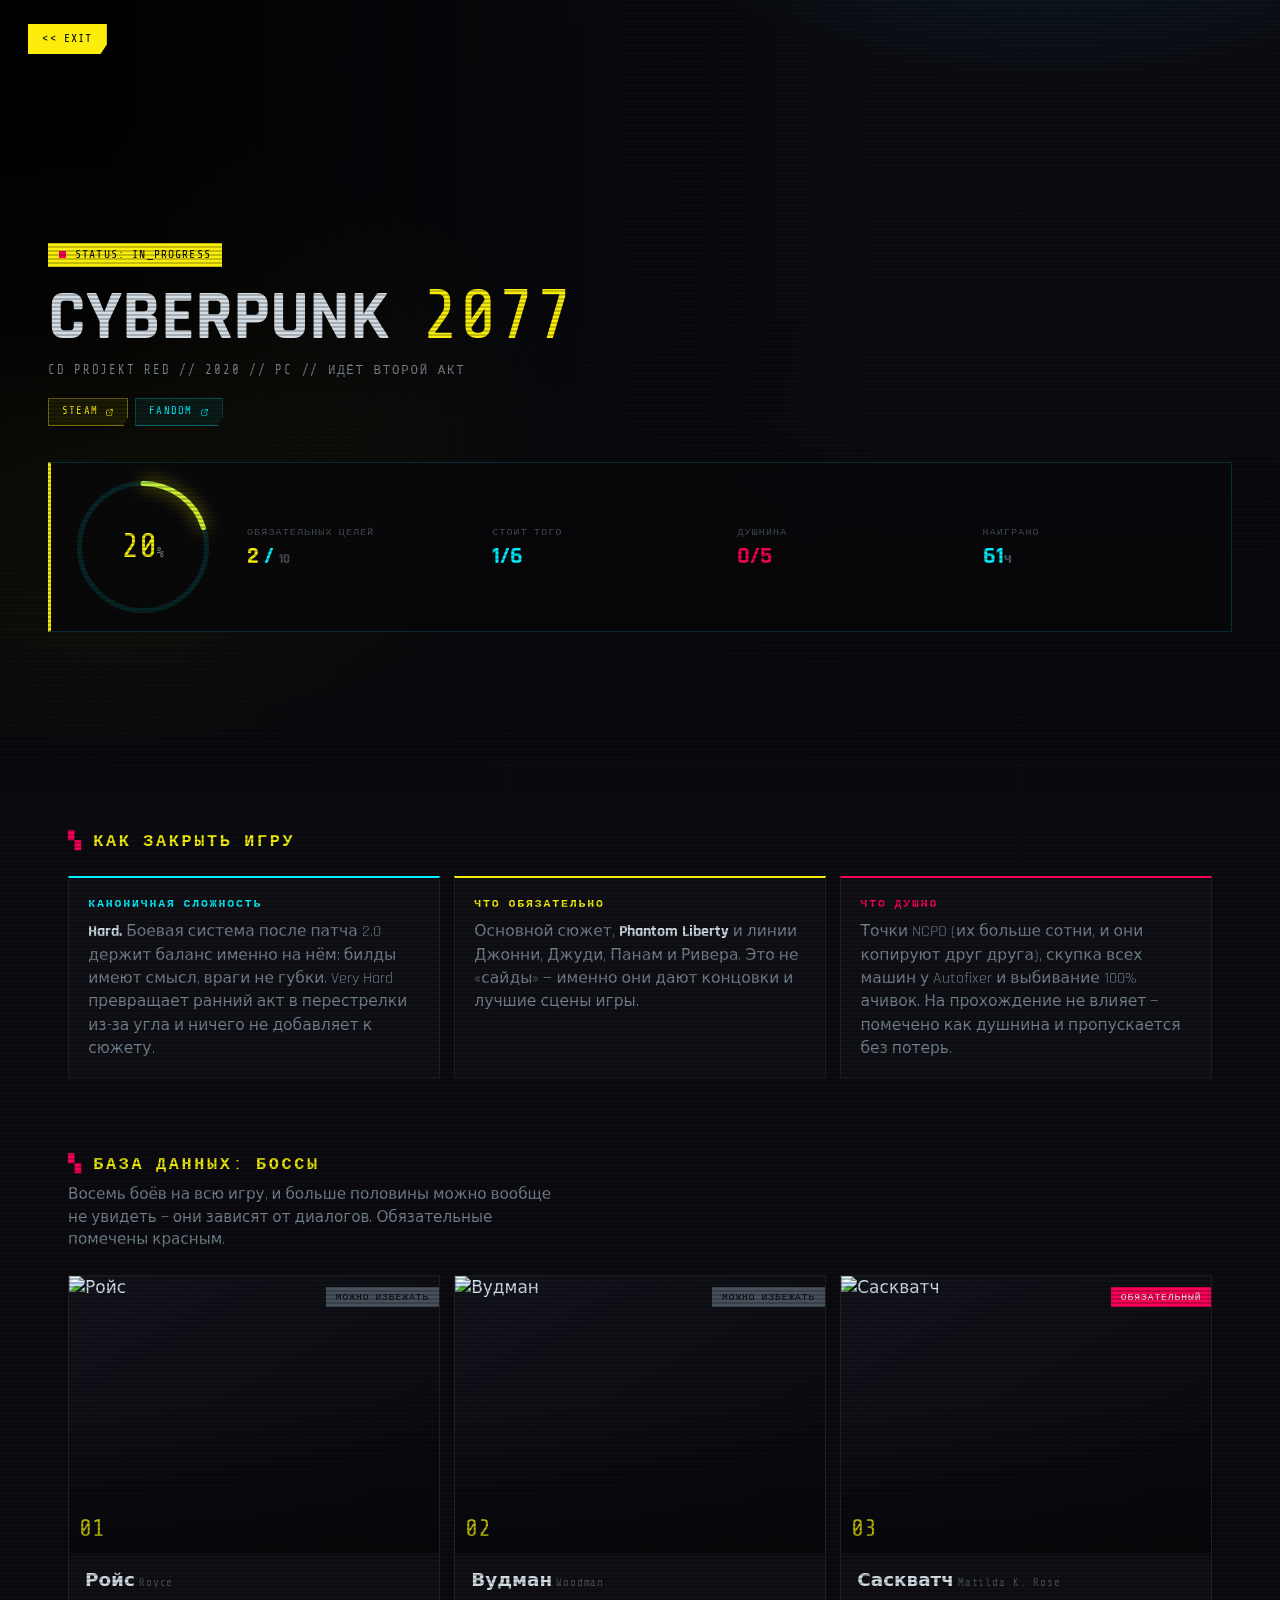
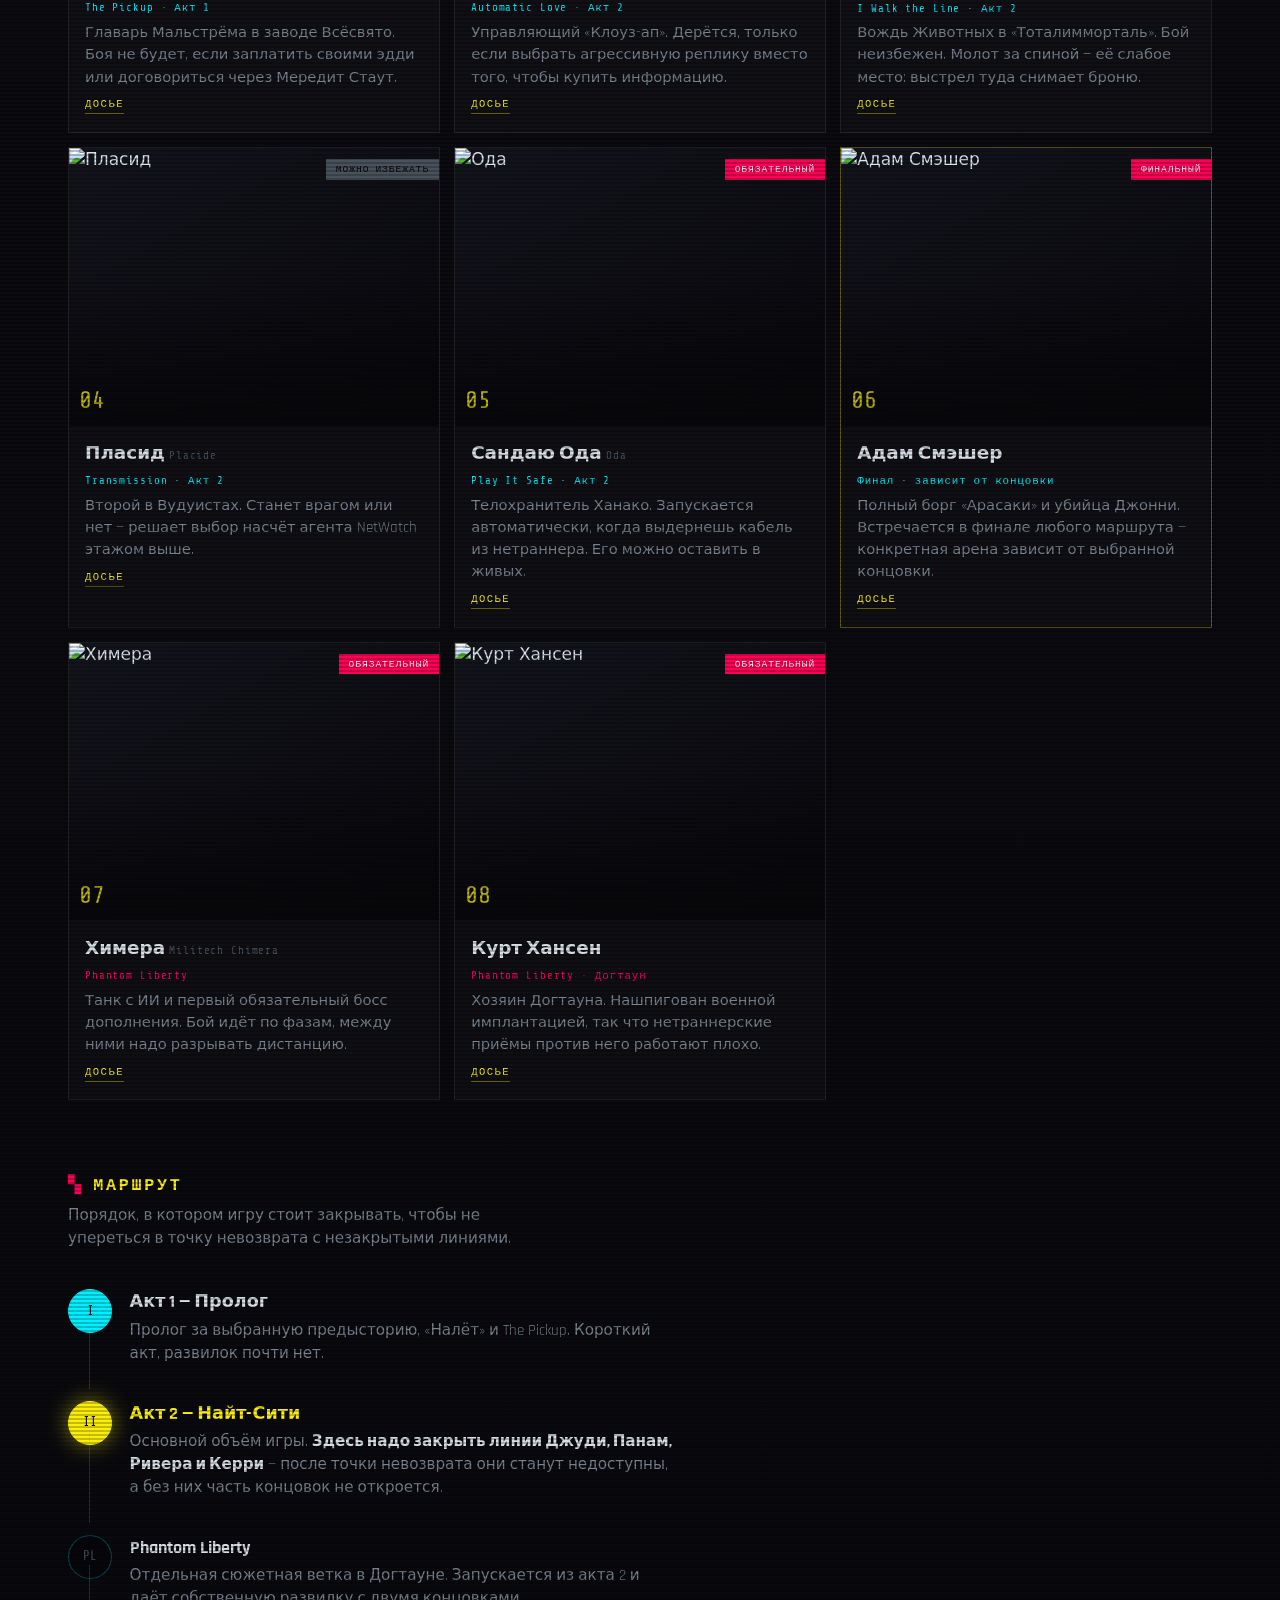
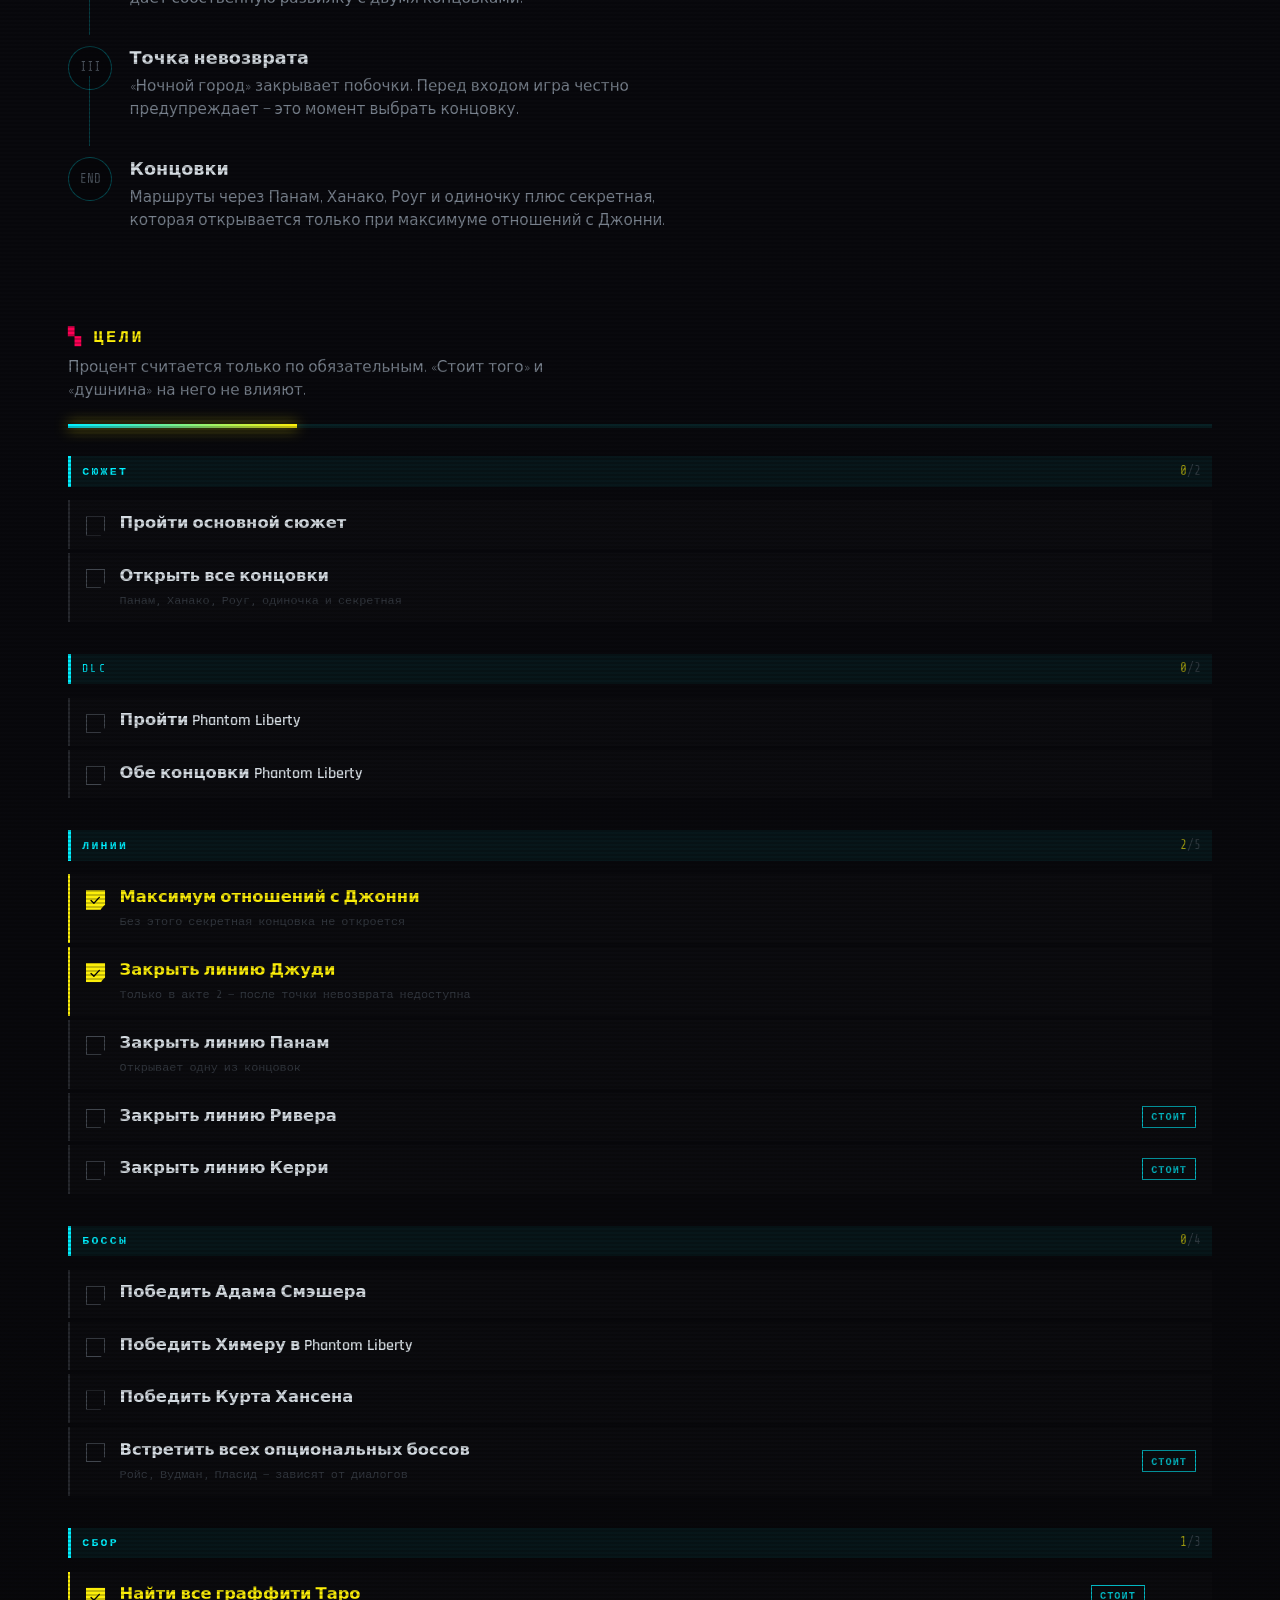
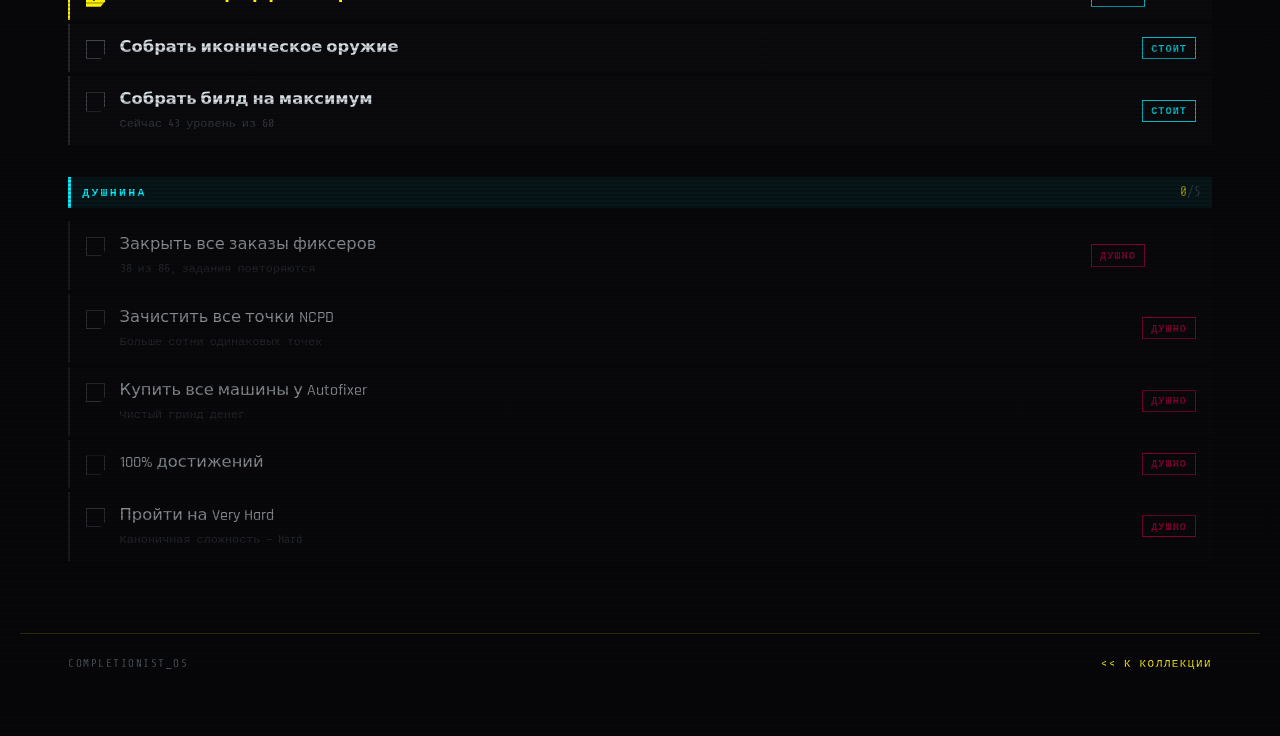
==== commit 492c6510: "Загрузочные переходы под каждую игру и новая композиция главной Переход с коллекции на игру больше н" ====
--- a/games/cyberpunk-2077/index.html
+++ b/games/cyberpunk-2077/index.html
@@ -13,9 +13,10 @@
 <link rel="preconnect" href="https://static.wikia.nocookie.net">
 <link rel="stylesheet" href="https://fonts.googleapis.com/css2?family=Rajdhani:wght@500;600;700&family=Share+Tech+Mono&display=swap">
 <link rel="stylesheet" href="../../assets/css/base.css">
+<link rel="stylesheet" href="../../assets/css/boot.css">
 <link rel="stylesheet" href="style.css">
 </head>
-<body data-game="cyberpunk-2077">
+<body class="arrive" data-game="cyberpunk-2077">
 
 <canvas id="rain" aria-hidden="true"></canvas>
 <div class="scanlines" aria-hidden="true"></div>
--- a/assets/css/boot.css
+++ b/assets/css/boot.css
@@ -0,0 +1,343 @@
+/*  ============================================================
+ *  BOOT — загрузочные экраны перехода на страницу игры
+ *  ============================================================
+ *  Разметку создаёт assets/js/boot.js. Каждая игра получает
+ *  свой класс boot--<код> и своё оформление: общего тут только
+ *  сам слой поверх страницы.
+ *  ============================================================ */
+
+.boot {
+  position: fixed;
+  inset: 0;
+  z-index: 9000;
+  overflow: hidden;
+  opacity: 0;
+  transition: opacity 0.22s ease;
+}
+
+.boot.is-on  { opacity: 1; }
+.boot.is-out { opacity: 0; transition: opacity 0.22s ease; }
+
+.boot__canvas {
+  position: absolute;
+  inset: 0;
+  width: 100%;
+  height: 100%;
+}
+
+/*  ==========================================================
+ *  CYBERPUNK 2077 — взлом сети
+ *  ========================================================== */
+
+.boot--cp { background: #07070a; }
+
+/* Жёлтая развёртка пробегает сверху вниз. */
+.boot-cp__sweep {
+  position: absolute;
+  inset: 0 0 auto;
+  height: 34%;
+  background: linear-gradient(180deg,
+    transparent, rgba(252, 238, 10, 0.16) 60%, rgba(252, 238, 10, 0.5));
+  animation: cpSweep 1.5s cubic-bezier(0.5, 0, 0.3, 1) forwards;
+}
+
+@keyframes cpSweep {
+  from { transform: translateY(-120%); }
+  to   { transform: translateY(420%); }
+}
+
+/* Глитч-полосы, рвущие экран. */
+.boot-cp__bars {
+  position: absolute;
+  inset: 0;
+  background:
+    linear-gradient(180deg, transparent 18%, rgba(0, 240, 255, 0.5) 18.4%, transparent 19%),
+    linear-gradient(180deg, transparent 47%, rgba(255, 0, 85, 0.45) 47.5%, transparent 48.2%),
+    linear-gradient(180deg, transparent 71%, rgba(252, 238, 10, 0.4) 71.4%, transparent 72%);
+  animation: cpBars 0.26s steps(2) infinite;
+}
+
+@keyframes cpBars {
+  0%   { transform: translateX(0);    opacity: 0.9; }
+  50%  { transform: translateX(-9px); opacity: 0.4; }
+  100% { transform: translateX(6px);  opacity: 0.85; }
+}
+
+.boot-cp__hud {
+  position: absolute;
+  left: clamp(20px, 7vw, 90px);
+  bottom: clamp(50px, 16vh, 140px);
+  font-family: 'Share Tech Mono', monospace;
+  color: #fcee0a;
+}
+
+.boot-cp__line {
+  font-size: 0.78rem;
+  letter-spacing: 0.3em;
+  color: #00f0ff;
+  animation: cpType 0.9s steps(22) forwards;
+  white-space: nowrap;
+  overflow: hidden;
+  width: 0;
+}
+
+@keyframes cpType { to { width: 24ch; } }
+
+.boot-cp__target {
+  margin-top: 0.4rem;
+  font-family: 'Rajdhani', sans-serif;
+  font-size: clamp(2rem, 7vw, 4.4rem);
+  font-weight: 700;
+  line-height: 1;
+  letter-spacing: -0.01em;
+  text-shadow: 3px 0 rgba(255, 0, 85, 0.75), -3px 0 rgba(0, 240, 255, 0.75);
+  animation: cpShift 0.34s steps(2) infinite;
+}
+
+@keyframes cpShift {
+  0%, 100% { transform: translateX(0); }
+  50%      { transform: translateX(-3px) skewX(-1.5deg); }
+}
+
+.boot-cp__pct {
+  margin-top: 0.3rem;
+  font-size: 1.1rem;
+  letter-spacing: 0.2em;
+  color: rgba(252, 238, 10, 0.75);
+}
+
+/*  ==========================================================
+ *  ELDEN RING — руна зажигается
+ *  ========================================================== */
+
+.boot--er {
+  background:
+    radial-gradient(60% 50% at 50% 50%, rgba(80, 48, 12, 0.5), transparent 70%),
+    #060402;
+}
+
+.boot-er__title {
+  position: absolute;
+  left: 0;
+  right: 0;
+  bottom: clamp(60px, 18vh, 150px);
+  text-align: center;
+}
+
+.boot-er__title span {
+  display: inline-block;
+  font-family: 'Cinzel', serif;
+  font-size: clamp(1.1rem, 3.4vw, 2rem);
+  font-weight: 700;
+  letter-spacing: 0.42em;
+  text-indent: 0.42em;
+  background: linear-gradient(176deg, #f3d99b 10%, #d4a44c 55%, #8a6420);
+  -webkit-background-clip: text;
+  background-clip: text;
+  color: transparent;
+  opacity: 0;
+  animation: erTitle 1.3s cubic-bezier(0.22, 1, 0.36, 1) 0.55s forwards;
+}
+
+@keyframes erTitle {
+  from { opacity: 0; letter-spacing: 0.9em; filter: blur(7px); }
+  to   { opacity: 1; letter-spacing: 0.42em; filter: none; }
+}
+
+/*  ==========================================================
+ *  HOLLOW KNIGHT — спуск в глубину
+ *  ========================================================== */
+
+.boot--hk {
+  background:
+    radial-gradient(70% 55% at 50% 42%, rgba(18, 38, 64, 0.85), transparent 72%),
+    #02050c;
+}
+
+.boot-hk__mask {
+  position: absolute;
+  left: 50%;
+  top: 44%;
+  width: clamp(90px, 15vw, 150px);
+  transform: translate(-50%, -50%) scale(0.75);
+  opacity: 0;
+  animation: hkMask 1.75s cubic-bezier(0.22, 1, 0.36, 1) forwards;
+}
+
+.boot-hk__mask svg { width: 100%; height: auto; }
+
+.boot-hk__mask path {
+  fill: #e6f3f8;
+  filter: drop-shadow(0 0 30px rgba(127, 212, 232, 0.8));
+}
+
+.boot-hk__mask .eye { fill: #02050c; }
+
+@keyframes hkMask {
+  0%   { opacity: 0; transform: translate(-50%, -50%) scale(0.72); }
+  55%  { opacity: 1; transform: translate(-50%, -50%) scale(1); }
+  100% { opacity: 0.9; transform: translate(-50%, -54%) scale(1.06); }
+}
+
+.boot-hk__name {
+  position: absolute;
+  left: 0;
+  right: 0;
+  bottom: clamp(60px, 18vh, 140px);
+  text-align: center;
+  font-family: 'Cormorant Garamond', Georgia, serif;
+  font-size: clamp(1.3rem, 4vw, 2.3rem);
+  font-weight: 300;
+  letter-spacing: 0.24em;
+  color: #e6f3f8;
+  opacity: 0;
+  animation: hkName 1.4s ease 0.5s forwards;
+}
+
+@keyframes hkName {
+  from { opacity: 0; transform: translateY(14px); }
+  to   { opacity: 0.85; transform: none; }
+}
+
+/*  ==========================================================
+ *  STARFIELD — выход на орбиту
+ *  ========================================================== */
+
+.boot--sf {
+  background:
+    radial-gradient(60% 50% at 50% 50%, rgba(22, 30, 44, 0.9), transparent 70%),
+    #06080c;
+}
+
+.boot-sf__hud {
+  position: absolute;
+  left: 50%;
+  bottom: clamp(50px, 16vh, 130px);
+  transform: translateX(-50%);
+  text-align: center;
+  font-family: 'IBM Plex Mono', monospace;
+}
+
+.boot-sf__id {
+  font-size: 0.68rem;
+  letter-spacing: 0.34em;
+  color: #9fb4c7;
+  opacity: 0;
+  animation: sfIn 0.8s ease 0.25s forwards;
+}
+
+.boot-sf__readout {
+  margin-top: 0.45rem;
+  font-size: 2.1rem;
+  font-weight: 500;
+  color: #ff7a3d;
+  font-variant-numeric: tabular-nums;
+  opacity: 0;
+  animation: sfIn 0.8s ease 0.45s forwards;
+}
+
+.boot-sf__readout span {
+  font-size: 0.32em;
+  letter-spacing: 0.3em;
+  color: #47535f;
+}
+
+@keyframes sfIn {
+  from { opacity: 0; transform: translateY(8px); }
+  to   { opacity: 1; transform: none; }
+}
+
+/*  ==========================================================
+ *  FIRE EMBLEM — полотно ткётся (единственная светлая сцена)
+ *  ========================================================== */
+
+.boot--fe {
+  background:
+    radial-gradient(70% 60% at 50% 40%, rgba(143, 111, 214, 0.22), transparent 70%),
+    #f4efe4;
+}
+
+.boot-fe__sigil {
+  position: absolute;
+  left: 50%;
+  top: 46%;
+  width: clamp(80px, 12vw, 130px);
+  transform: translate(-50%, -50%);
+}
+
+.boot-fe__sigil svg { width: 100%; height: auto; overflow: visible; }
+
+.boot-fe__sigil rect {
+  fill: none;
+  stroke: #5b4a9e;
+  stroke-width: 2;
+  stroke-dasharray: 224;
+  stroke-dashoffset: 224;
+  animation: feDraw 1.3s cubic-bezier(0.22, 1, 0.36, 1) 0.2s forwards;
+}
+
+.boot-fe__sigil circle {
+  fill: #e0b457;
+  opacity: 0;
+  animation: feGem 0.9s cubic-bezier(0.34, 1.6, 0.64, 1) 1s forwards;
+}
+
+@keyframes feDraw { to { stroke-dashoffset: 0; } }
+
+@keyframes feGem {
+  from { opacity: 0; transform-origin: center; }
+  to   { opacity: 1; }
+}
+
+.boot-fe__name {
+  position: absolute;
+  left: 0;
+  right: 0;
+  bottom: clamp(60px, 18vh, 140px);
+  text-align: center;
+  font-family: 'Marcellus SC', serif;
+  font-size: clamp(1.1rem, 3.4vw, 1.9rem);
+  letter-spacing: 0.2em;
+  color: #2a2140;
+  opacity: 0;
+  animation: feName 1.1s ease 0.75s forwards;
+}
+
+@keyframes feName {
+  from { opacity: 0; letter-spacing: 0.5em; }
+  to   { opacity: 1; letter-spacing: 0.2em; }
+}
+
+/*  ==========================================================
+ *  Запасной вариант
+ *  ========================================================== */
+
+.boot--plain {
+  display: grid;
+  place-items: center;
+  background: #06070d;
+}
+
+.boot-plain__name {
+  font-family: 'Manrope', system-ui, sans-serif;
+  font-size: clamp(1.4rem, 5vw, 2.6rem);
+  font-weight: 800;
+  letter-spacing: -0.02em;
+  color: var(--accent, #fff);
+  animation: hkName 0.7s ease forwards;
+}
+
+/*  ==========================================================
+ *  Прибытие: страница игры проявляется, а не возникает резко
+ *  ========================================================== */
+
+@media (prefers-reduced-motion: no-preference) {
+  body.arrive {
+    animation: arrive 0.6s cubic-bezier(0.22, 1, 0.36, 1) both;
+  }
+}
+
+@keyframes arrive {
+  from { opacity: 0; transform: scale(1.015); }
+  to   { opacity: 1; transform: none; }
+}
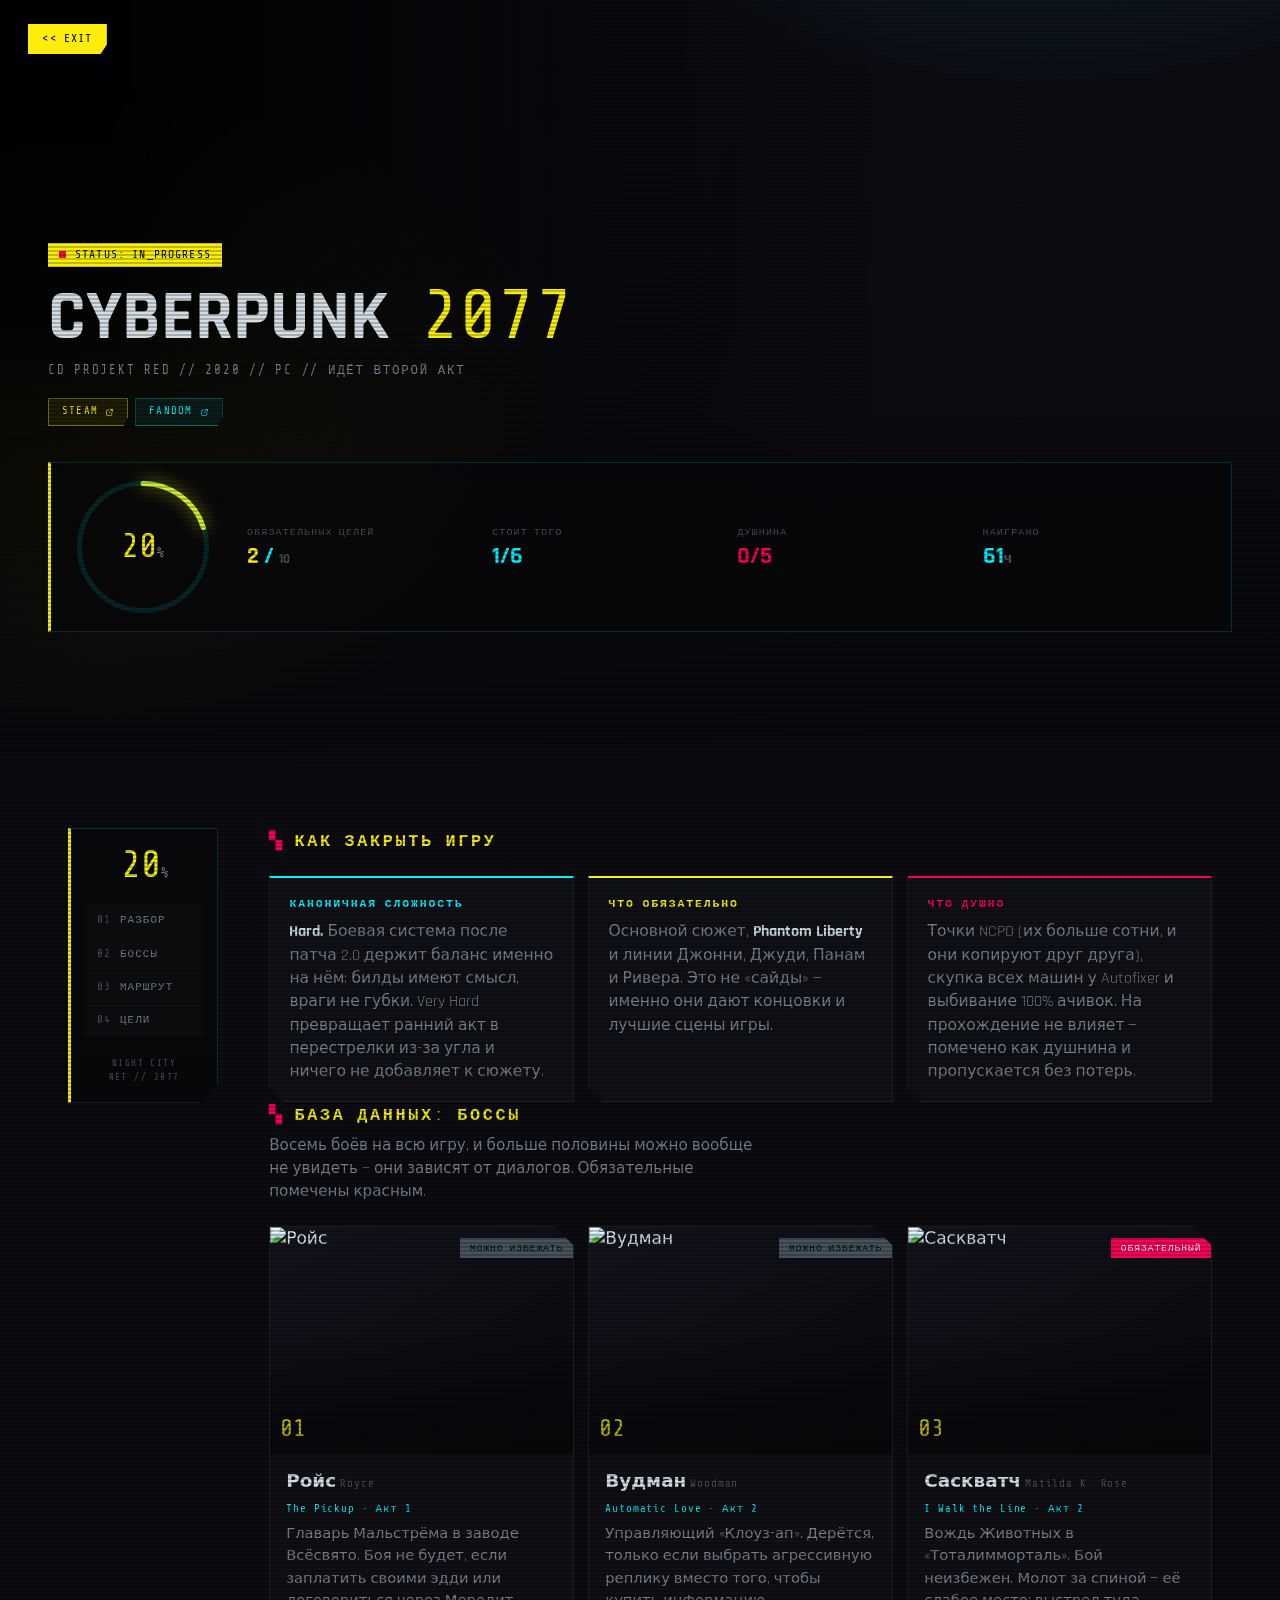
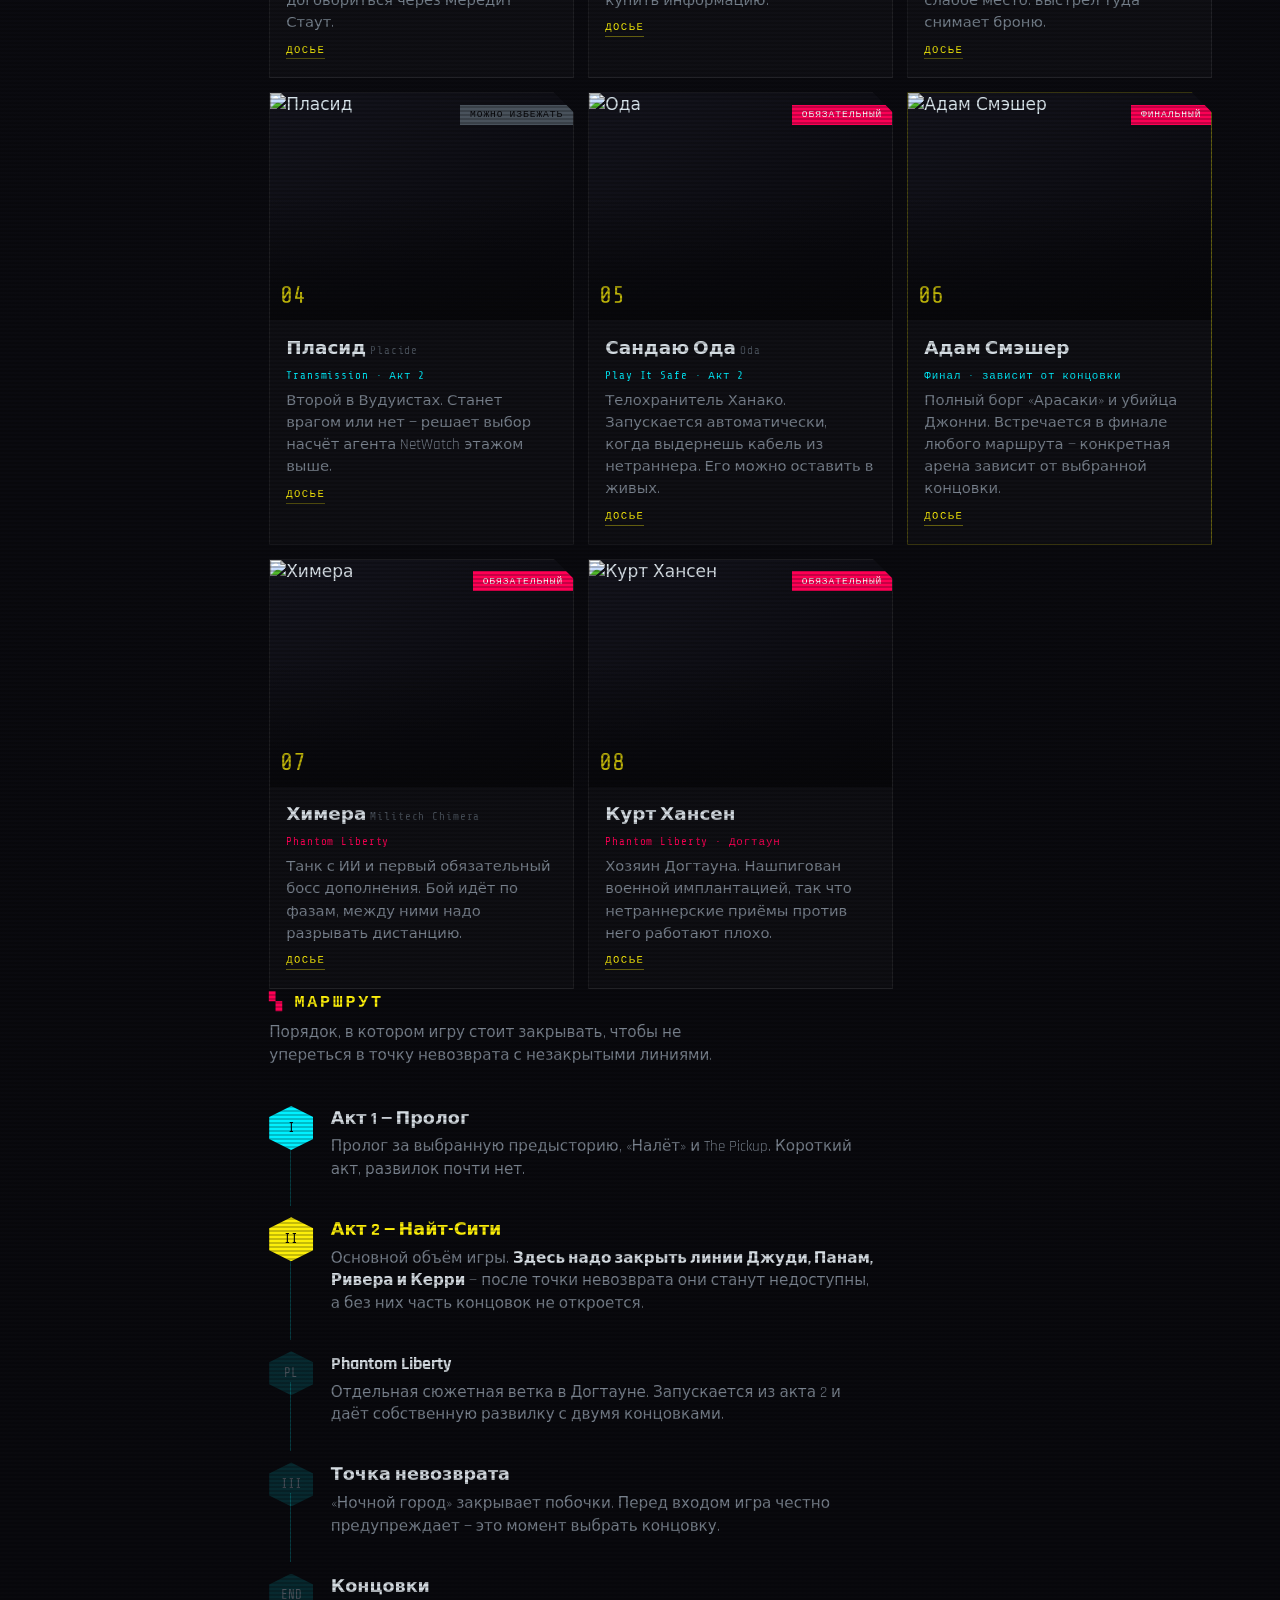
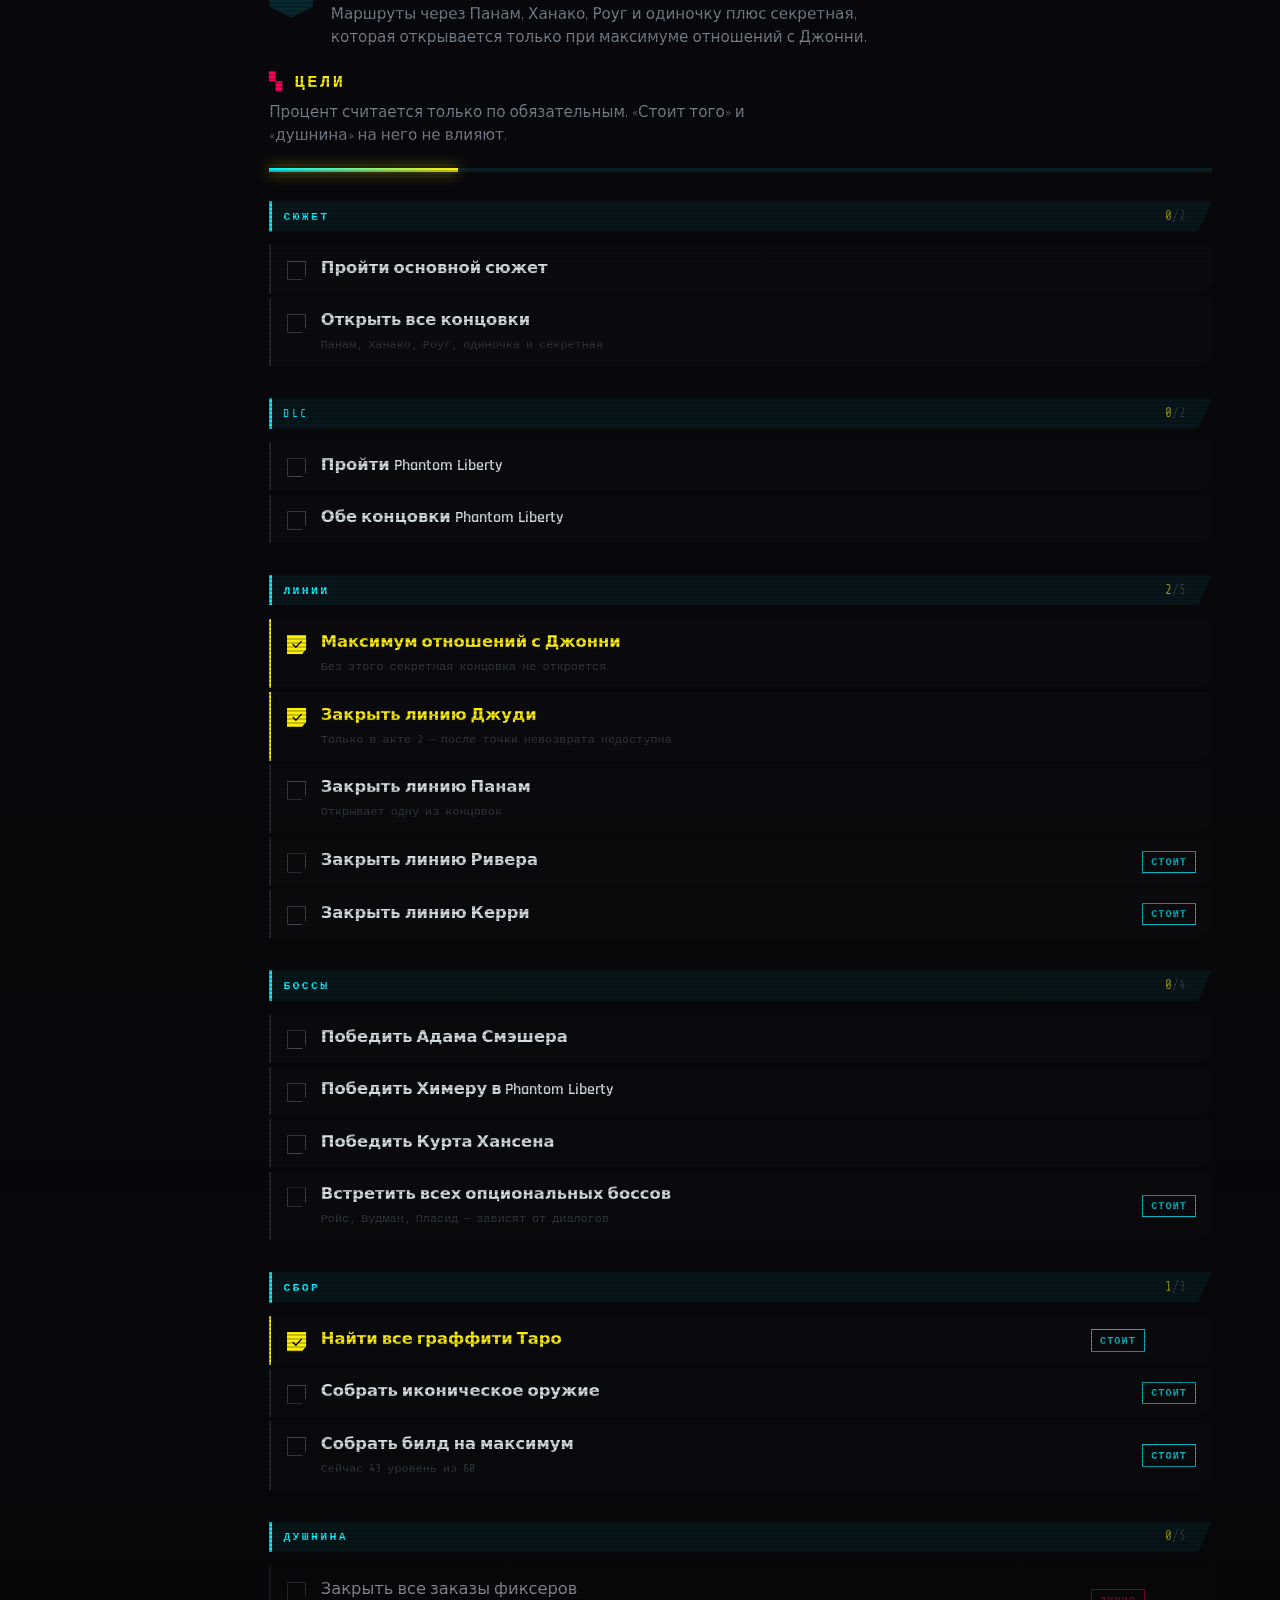
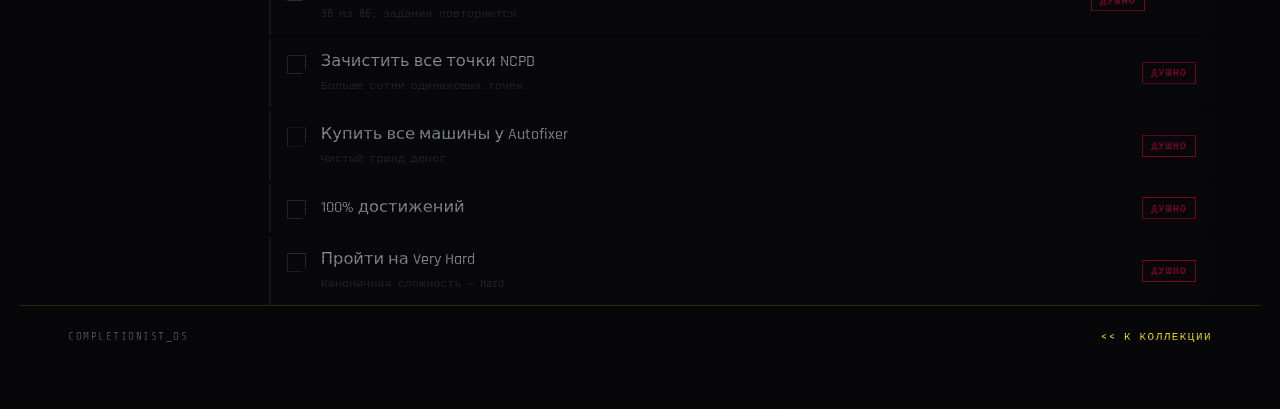
==== commit 9619309f: "Вертикальная полка, фурнитура под каждую игру, фикс перехода Баг перехода: слой гасился ДО навигации" ====
--- a/games/cyberpunk-2077/index.html
+++ b/games/cyberpunk-2077/index.html
@@ -84,6 +84,21 @@
 </header>
 
 <main class="net">
+  <!-- Левая панель: держится при прокрутке, как боковое меню игры -->
+  <aside class="rail">
+    <div class="rail__chip">
+      <span class="rail__pct" data-progress-pct>0</span><i>%</i>
+    </div>
+    <nav class="rail__nav">
+      <a href="#brief"><span>01</span>Разбор</a>
+      <a href="#bosses"><span>02</span>Боссы</a>
+      <a href="#route"><span>03</span>Маршрут</a>
+      <a href="#goals"><span>04</span>Цели</a>
+    </nav>
+    <p class="rail__foot">NIGHT CITY<br>NET&nbsp;//&nbsp;2077</p>
+  </aside>
+
+  <div class="net__body">
 
   <!-- ======================= Как закрыть игру ======================= -->
   <section class="brief" id="brief">
@@ -351,6 +366,7 @@
     <div data-goals></div>
   </section>
 
+  </div>
 </main>
 
 <footer class="foot">
--- a/games/cyberpunk-2077/style.css
+++ b/games/cyberpunk-2077/style.css
@@ -673,3 +673,128 @@
   .path__step { grid-template-columns: 1fr; gap: 0.5rem; }
   .path__step::before { display: none; }
 }
+
+/*  ============================================================
+ *  ДВУХКОЛОННАЯ СТРУКТУРА
+ *  Слева — липкая панель, как боковое меню в самой игре.
+ *  ============================================================ */
+
+.net {
+  display: grid;
+  grid-template-columns: 150px minmax(0, 1fr);
+  gap: clamp(1.5rem, 4vw, 3.5rem);
+  align-items: start;
+}
+
+.net__body { min-width: 0; }
+
+.rail {
+  position: sticky;
+  top: 2rem;
+  display: grid;
+  gap: 1.3rem;
+  padding: 1.1rem 0.9rem;
+  background: rgba(7, 7, 10, 0.72);
+  border: 1px solid rgba(0, 240, 255, 0.18);
+  border-left: 3px solid var(--yellow);
+  clip-path: polygon(0 0, 100% 0, 100% calc(100% - 18px),
+                     calc(100% - 18px) 100%, 0 100%);
+}
+
+.rail__chip {
+  display: flex;
+  align-items: baseline;
+  justify-content: center;
+  font-family: 'Share Tech Mono', monospace;
+  color: var(--yellow);
+}
+
+.rail__pct { font-size: 2.3rem; line-height: 1; font-variant-numeric: tabular-nums; }
+.rail__chip i { font-style: normal; font-size: 0.85rem; color: var(--muted); }
+
+.rail__nav { display: grid; gap: 1px; }
+
+.rail__nav a {
+  display: flex;
+  align-items: center;
+  gap: 0.55rem;
+  padding: 0.5rem 0.6rem;
+  font-family: 'Share Tech Mono', monospace;
+  font-size: 0.68rem;
+  letter-spacing: 0.1em;
+  text-transform: uppercase;
+  text-decoration: none;
+  color: var(--muted);
+  background: rgba(255, 255, 255, 0.02);
+  border-left: 2px solid transparent;
+  transition: color 0.2s, background 0.2s, border-color 0.2s;
+}
+
+.rail__nav a span { color: var(--faint); }
+
+.rail__nav a:hover {
+  color: var(--bg);
+  background: var(--cyan);
+  border-left-color: var(--yellow);
+}
+
+.rail__nav a:hover span { color: var(--bg); }
+
+.rail__foot {
+  font-family: 'Share Tech Mono', monospace;
+  font-size: 0.56rem;
+  line-height: 1.5;
+  letter-spacing: 0.16em;
+  text-align: center;
+  color: var(--faint);
+}
+
+/*  ============================================================
+ *  ФУРНИТУРА: срезанные углы вместо скруглений
+ *  В интерфейсе игры всё выглядит вырезанным из металлических
+ *  пластин — углы снимаются фаской, а не округляются.
+ *  ============================================================ */
+
+/* Строка цели — пластина со срезанным правым нижним углом. */
+.g-goal {
+  clip-path: polygon(0 0, 100% 0, 100% calc(100% - 10px),
+                     calc(100% - 10px) 100%, 0 100%);
+}
+
+/* Заголовок группы — лента с косым срезом справа. */
+.g-group__head {
+  clip-path: polygon(0 0, 100% 0, calc(100% - 14px) 100%, 0 100%);
+  padding-right: 1.6rem;
+}
+
+/* Карточка босса — срез по диагонали сверху справа. */
+.unit {
+  clip-path: polygon(0 0, calc(100% - 20px) 0, 100% 20px, 100% 100%, 0 100%);
+}
+
+/* Блок разбора — засечка слева снизу. */
+.note {
+  clip-path: polygon(0 0, 100% 0, 100% 100%, 14px 100%, 0 calc(100% - 14px));
+}
+
+/* Шестиугольный маркер шага маршрута вместо круга. */
+.path__num {
+  border-radius: 0;
+  clip-path: polygon(50% 0, 100% 25%, 100% 75%, 50% 100%, 0 75%, 0 25%);
+  border: 0;
+  background: rgba(0, 240, 255, 0.14);
+}
+
+.path__step.is-done .path__num { background: var(--cyan); }
+.path__step.is-active .path__num { background: var(--yellow); }
+
+@media (max-width: 900px) {
+  .net { grid-template-columns: 1fr; }
+  .rail {
+    position: static;
+    grid-template-columns: auto 1fr auto;
+    align-items: center;
+  }
+  .rail__nav { grid-auto-flow: column; }
+  .rail__foot { display: none; }
+}
